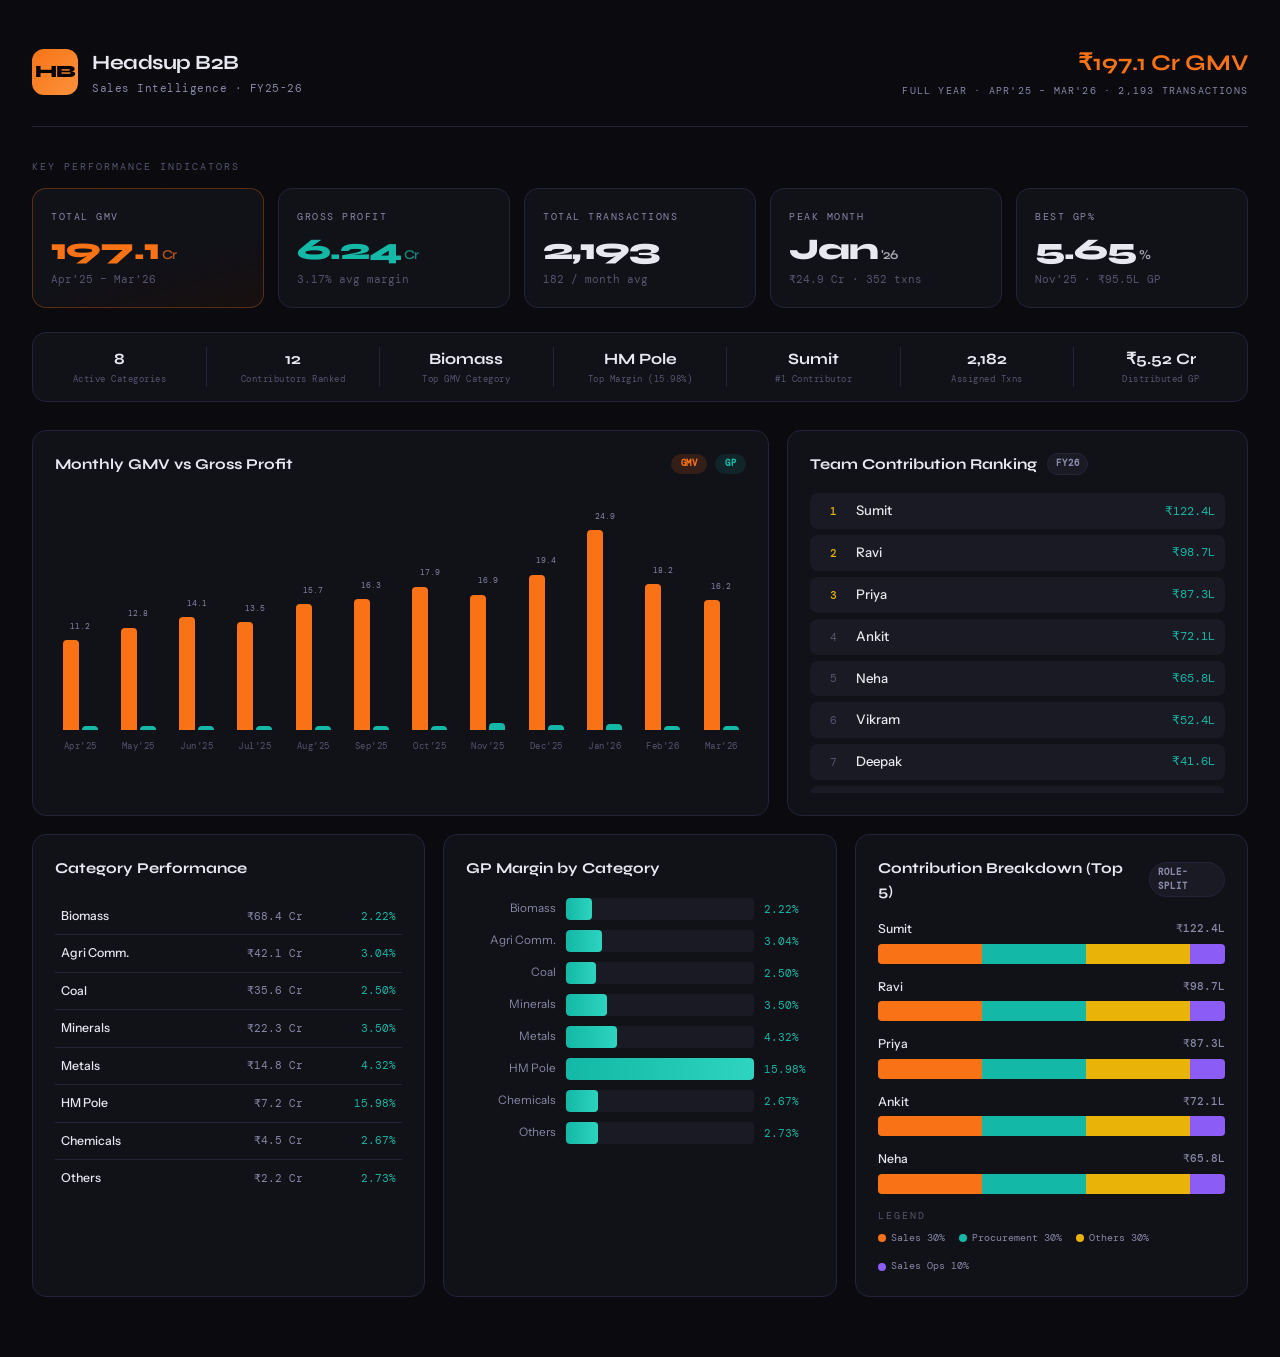
==== index.html @ 7c7d2aa8 "Add Sales Scorecard FY25-26 dashboard Full single-page dashboard with KPI cards, monthly GMV vs GP b" ====
<!DOCTYPE html>
<html lang="en">
<head>
  <meta charset="UTF-8" />
  <meta name="viewport" content="width=device-width, initial-scale=1.0" />
  <title>Headsup B2B — Sales Scorecard FY25-26</title>
  <link rel="preconnect" href="https://fonts.googleapis.com" />
  <link rel="preconnect" href="https://fonts.gstatic.com" crossorigin />
  <link href="https://fonts.googleapis.com/css2?family=Syne:wght@400;600;700;800&family=DM+Mono:wght@300;400;500&family=Instrument+Sans:wght@400;500;600&display=swap" rel="stylesheet" />
  <link rel="stylesheet" href="css/style.css" />
</head>
<body>

  <div class="wrapper">

    <!-- HEADER -->
    <header>
      <div class="brand">
        <div class="brand-mark">HB</div>
        <div class="brand-text">
          <div class="brand-name">Headsup B2B</div>
          <div class="brand-sub">Sales Intelligence · FY25-26</div>
        </div>
      </div>
      <div class="header-meta">
        <div class="header-fy">&#8377;197.1 Cr GMV</div>
        <div class="header-date">FULL YEAR · APR'25 – MAR'26 · 2,193 TRANSACTIONS</div>
      </div>
    </header>

    <!-- KPI CARDS -->
    <div class="section-label">Key Performance Indicators</div>
    <div class="kpi-grid">
      <div class="kpi-card accent">
        <div class="kpi-label">Total GMV</div>
        <div class="kpi-value orange">197.1<span class="kpi-unit">Cr</span></div>
        <div class="kpi-sub">Apr'25 – Mar'26</div>
      </div>
      <div class="kpi-card">
        <div class="kpi-label">Gross Profit</div>
        <div class="kpi-value teal">6.24<span class="kpi-unit">Cr</span></div>
        <div class="kpi-sub">3.17% avg margin</div>
      </div>
      <div class="kpi-card">
        <div class="kpi-label">Total Transactions</div>
        <div class="kpi-value">2,193</div>
        <div class="kpi-sub">182 / month avg</div>
      </div>
      <div class="kpi-card">
        <div class="kpi-label">Peak Month</div>
        <div class="kpi-value">Jan<span class="kpi-unit">'26</span></div>
        <div class="kpi-sub">&#8377;24.9 Cr · 352 txns</div>
      </div>
      <div class="kpi-card">
        <div class="kpi-label">Best GP%</div>
        <div class="kpi-value">5.65<span class="kpi-unit">%</span></div>
        <div class="kpi-sub">Nov'25 · &#8377;95.5L GP</div>
      </div>
    </div>

    <!-- SUMMARY STRIP -->
    <div class="summary-strip">
      <div class="strip-item"><div class="strip-val">8</div><div class="strip-label">Active Categories</div></div>
      <div class="strip-item"><div class="strip-val">12</div><div class="strip-label">Contributors Ranked</div></div>
      <div class="strip-item"><div class="strip-val">Biomass</div><div class="strip-label">Top GMV Category</div></div>
      <div class="strip-item"><div class="strip-val">HM Pole</div><div class="strip-label">Top Margin (15.98%)</div></div>
      <div class="strip-item"><div class="strip-val">Sumit</div><div class="strip-label">#1 Contributor</div></div>
      <div class="strip-item"><div class="strip-val">2,182</div><div class="strip-label">Assigned Txns</div></div>
      <div class="strip-item"><div class="strip-val">&#8377;5.52 Cr</div><div class="strip-label">Distributed GP</div></div>
    </div>

    <!-- MAIN GRID -->
    <div class="main-grid">
      <div class="card">
        <div class="card-title">
          Monthly GMV vs Gross Profit
          <div class="chart-legend">
            <span class="legend-pill orange-pill">GMV</span>
            <span class="legend-pill teal-pill">GP</span>
          </div>
        </div>
        <div class="bar-chart" id="barChart"></div>
      </div>

      <div class="card">
        <div class="card-title">
          Team Contribution Ranking
          <span class="card-badge">FY26</span>
        </div>
        <div class="team-list" id="teamList"></div>
      </div>
    </div>

    <!-- BOTTOM GRID -->
    <div class="bottom-grid">
      <div class="card">
        <div class="card-title">Category Performance</div>
        <table class="cat-table"><tbody id="catTable"></tbody></table>
      </div>

      <div class="card">
        <div class="card-title">GP Margin by Category</div>
        <div id="marginBars"></div>
      </div>

      <div class="card">
        <div class="card-title">
          Contribution Breakdown (Top 5)
          <span class="card-badge">Role-split</span>
        </div>
        <div id="contribBreakdown"></div>
        <div class="contrib-legend">
          <div class="section-label" style="margin-top:14px;margin-bottom:8px;">Legend</div>
          <div class="contrib-legend-pills">
            <span><span class="dot" style="background:var(--orange)"></span>Sales 30%</span>
            <span><span class="dot" style="background:var(--teal)"></span>Procurement 30%</span>
            <span><span class="dot" style="background:var(--gold)"></span>Others 30%</span>
            <span><span class="dot" style="background:#8b5cf6"></span>Sales Ops 10%</span>
          </div>
        </div>
      </div>
    </div>

  </div><!-- /wrapper -->

  <script src="data/scorecard.js"></script>
  <script src="js/charts.js"></script>
  <script src="js/app.js"></script>
</body>
</html>
---- css/style.css ----
/* ===== TOKENS ===== */
:root {
  --bg: #0a0a0f;
  --surface: #111118;
  --surface2: #1a1a24;
  --border: #23233a;
  --text: #e8e8f0;
  --text-dim: #8888a8;
  --text-muted: #555570;
  --orange: #f97316;
  --orange-glow: rgba(249, 115, 22, 0.15);
  --teal: #14b8a6;
  --teal-glow: rgba(20, 184, 166, 0.12);
  --gold: #eab308;
  --red: #ef4444;
  --purple: #8b5cf6;
  --radius: 14px;
  --radius-sm: 8px;
  --font-display: 'Syne', sans-serif;
  --font-mono: 'DM Mono', monospace;
  --font-body: 'Instrument Sans', sans-serif;
}

/* ===== RESET ===== */
*, *::before, *::after { box-sizing: border-box; margin: 0; padding: 0; }
html { font-size: 15px; -webkit-font-smoothing: antialiased; }
body {
  font-family: var(--font-body);
  background: var(--bg);
  color: var(--text);
  min-height: 100vh;
  line-height: 1.5;
}

/* ===== WRAPPER ===== */
.wrapper {
  max-width: 1400px;
  margin: 0 auto;
  padding: 28px 32px 60px;
}

/* ===== HEADER ===== */
header {
  display: flex;
  align-items: center;
  justify-content: space-between;
  padding: 18px 0 28px;
  border-bottom: 1px solid var(--border);
  margin-bottom: 32px;
}
.brand { display: flex; align-items: center; gap: 14px; }
.brand-mark {
  width: 46px; height: 46px;
  background: linear-gradient(135deg, var(--orange), #fb923c);
  border-radius: 12px;
  display: grid; place-items: center;
  font-family: var(--font-display);
  font-weight: 800; font-size: 1.15rem;
  color: #000;
  letter-spacing: -0.5px;
}
.brand-name {
  font-family: var(--font-display);
  font-weight: 700; font-size: 1.35rem;
  letter-spacing: -0.5px;
}
.brand-sub {
  font-family: var(--font-mono);
  font-size: 0.72rem; color: var(--text-dim);
  letter-spacing: 0.5px; margin-top: 1px;
}
.header-meta { text-align: right; }
.header-fy {
  font-family: var(--font-display);
  font-weight: 700; font-size: 1.5rem;
  color: var(--orange);
}
.header-date {
  font-family: var(--font-mono);
  font-size: 0.68rem; color: var(--text-dim);
  letter-spacing: 1.2px; margin-top: 3px;
}

/* ===== SECTION LABEL ===== */
.section-label {
  font-family: var(--font-mono);
  font-size: 0.68rem;
  text-transform: uppercase;
  letter-spacing: 2px;
  color: var(--text-muted);
  margin-bottom: 14px;
}

/* ===== KPI GRID ===== */
.kpi-grid {
  display: grid;
  grid-template-columns: repeat(5, 1fr);
  gap: 14px;
  margin-bottom: 24px;
}
.kpi-card {
  background: var(--surface);
  border: 1px solid var(--border);
  border-radius: var(--radius);
  padding: 20px 18px;
  transition: border-color 0.2s, box-shadow 0.2s;
}
.kpi-card:hover {
  border-color: rgba(255,255,255,0.08);
  box-shadow: 0 0 20px rgba(0,0,0,0.3);
}
.kpi-card.accent {
  border-color: rgba(249, 115, 22, 0.3);
  background: linear-gradient(165deg, var(--surface) 60%, rgba(249,115,22,0.06));
}
.kpi-label {
  font-family: var(--font-mono);
  font-size: 0.68rem;
  text-transform: uppercase;
  letter-spacing: 1.5px;
  color: var(--text-dim);
  margin-bottom: 8px;
}
.kpi-value {
  font-family: var(--font-display);
  font-weight: 800;
  font-size: 2rem;
  line-height: 1.1;
  letter-spacing: -1px;
}
.kpi-value.orange { color: var(--orange); }
.kpi-value.teal { color: var(--teal); }
.kpi-unit {
  font-size: 0.9rem;
  font-weight: 600;
  margin-left: 3px;
  opacity: 0.7;
}
.kpi-sub {
  font-family: var(--font-mono);
  font-size: 0.7rem;
  color: var(--text-muted);
  margin-top: 6px;
}

/* ===== SUMMARY STRIP ===== */
.summary-strip {
  display: flex;
  gap: 0;
  background: var(--surface);
  border: 1px solid var(--border);
  border-radius: var(--radius);
  padding: 14px 0;
  margin-bottom: 28px;
  overflow-x: auto;
}
.strip-item {
  flex: 1;
  text-align: center;
  border-right: 1px solid var(--border);
  padding: 0 12px;
}
.strip-item:last-child { border-right: none; }
.strip-val {
  font-family: var(--font-display);
  font-weight: 700;
  font-size: 1.05rem;
  color: var(--text);
}
.strip-label {
  font-family: var(--font-mono);
  font-size: 0.62rem;
  color: var(--text-muted);
  letter-spacing: 0.5px;
  margin-top: 2px;
}

/* ===== CARDS ===== */
.card {
  background: var(--surface);
  border: 1px solid var(--border);
  border-radius: var(--radius);
  padding: 22px;
}
.card-title {
  font-family: var(--font-display);
  font-weight: 700;
  font-size: 1rem;
  margin-bottom: 18px;
  display: flex;
  align-items: center;
  gap: 10px;
}
.card-badge {
  font-family: var(--font-mono);
  font-size: 0.6rem;
  background: var(--surface2);
  border: 1px solid var(--border);
  padding: 3px 8px;
  border-radius: 20px;
  color: var(--text-dim);
  letter-spacing: 0.8px;
  text-transform: uppercase;
}
.chart-legend {
  margin-left: auto;
  display: flex; gap: 8px;
}
.legend-pill {
  font-family: var(--font-mono);
  font-size: 0.62rem;
  padding: 3px 10px;
  border-radius: 20px;
  letter-spacing: 0.5px;
}
.orange-pill { background: var(--orange-glow); color: var(--orange); }
.teal-pill { background: var(--teal-glow); color: var(--teal); }

/* ===== MAIN GRID ===== */
.main-grid {
  display: grid;
  grid-template-columns: 1.6fr 1fr;
  gap: 18px;
  margin-bottom: 18px;
}

/* ===== BAR CHART ===== */
.bar-chart {
  display: flex;
  align-items: flex-end;
  gap: 8px;
  height: 260px;
  padding-top: 10px;
}
.bar-group {
  flex: 1;
  display: flex;
  flex-direction: column;
  align-items: center;
  gap: 4px;
  height: 100%;
  justify-content: flex-end;
}
.bar-pair {
  display: flex;
  align-items: flex-end;
  gap: 3px;
  width: 100%;
  justify-content: center;
}
.bar {
  width: 16px;
  border-radius: 4px 4px 0 0;
  transition: height 0.6s cubic-bezier(0.22, 1, 0.36, 1);
  position: relative;
}
.bar.gmv { background: var(--orange); }
.bar.gp { background: var(--teal); }
.bar:hover { opacity: 0.85; }
.bar-label {
  font-family: var(--font-mono);
  font-size: 0.58rem;
  color: var(--text-muted);
  margin-top: 6px;
  letter-spacing: 0.5px;
}
.bar-val {
  font-family: var(--font-mono);
  font-size: 0.55rem;
  color: var(--text-dim);
  margin-bottom: 3px;
  white-space: nowrap;
}

/* ===== TEAM LIST ===== */
.team-list {
  display: flex;
  flex-direction: column;
  gap: 6px;
  max-height: 300px;
  overflow-y: auto;
}
.team-row {
  display: grid;
  grid-template-columns: 26px 1fr auto;
  align-items: center;
  gap: 10px;
  padding: 8px 10px;
  border-radius: var(--radius-sm);
  background: var(--surface2);
  transition: background 0.15s;
}
.team-row:hover { background: rgba(255,255,255,0.03); }
.team-rank {
  font-family: var(--font-mono);
  font-size: 0.72rem;
  color: var(--text-muted);
  text-align: center;
}
.team-rank.gold { color: var(--gold); font-weight: 500; }
.team-name {
  font-weight: 500;
  font-size: 0.88rem;
}
.team-gp {
  font-family: var(--font-mono);
  font-size: 0.78rem;
  color: var(--teal);
  text-align: right;
}

/* ===== BOTTOM GRID ===== */
.bottom-grid {
  display: grid;
  grid-template-columns: 1fr 1fr 1fr;
  gap: 18px;
}

/* ===== CATEGORY TABLE ===== */
.cat-table {
  width: 100%;
  border-collapse: collapse;
}
.cat-table tr { border-bottom: 1px solid var(--border); }
.cat-table tr:last-child { border-bottom: none; }
.cat-table td {
  padding: 9px 6px;
  font-size: 0.82rem;
}
.cat-table td:first-child {
  font-weight: 500;
}
.cat-table td:nth-child(2) {
  font-family: var(--font-mono);
  font-size: 0.76rem;
  color: var(--text-dim);
  text-align: right;
}
.cat-table td:nth-child(3) {
  font-family: var(--font-mono);
  font-size: 0.76rem;
  text-align: right;
  color: var(--teal);
}

/* ===== MARGIN BARS ===== */
.margin-row {
  display: flex;
  align-items: center;
  gap: 10px;
  margin-bottom: 10px;
}
.margin-cat {
  font-size: 0.78rem;
  width: 90px;
  flex-shrink: 0;
  text-align: right;
  color: var(--text-dim);
}
.margin-track {
  flex: 1;
  height: 22px;
  background: var(--surface2);
  border-radius: 4px;
  overflow: hidden;
  position: relative;
}
.margin-fill {
  height: 100%;
  border-radius: 4px;
  background: linear-gradient(90deg, var(--teal), #2dd4bf);
  transition: width 0.6s cubic-bezier(0.22, 1, 0.36, 1);
}
.margin-pct {
  font-family: var(--font-mono);
  font-size: 0.72rem;
  width: 50px;
  color: var(--teal);
}

/* ===== CONTRIBUTION BREAKDOWN ===== */
.contrib-row {
  margin-bottom: 14px;
}
.contrib-name {
  font-size: 0.82rem;
  font-weight: 500;
  margin-bottom: 5px;
  display: flex;
  justify-content: space-between;
}
.contrib-name span {
  font-family: var(--font-mono);
  font-size: 0.72rem;
  color: var(--text-dim);
}
.contrib-bar {
  height: 20px;
  display: flex;
  border-radius: 4px;
  overflow: hidden;
}
.contrib-seg { height: 100%; }
.contrib-legend {
  margin-top: 8px;
}
.contrib-legend-pills {
  display: flex;
  flex-wrap: wrap;
  gap: 14px;
  font-family: var(--font-mono);
  font-size: 0.64rem;
  color: var(--text-dim);
}
.contrib-legend-pills span { display: flex; align-items: center; gap: 5px; }
.dot {
  width: 8px; height: 8px;
  border-radius: 50%;
  display: inline-block;
}

/* ===== SCROLLBAR ===== */
::-webkit-scrollbar { width: 5px; }
::-webkit-scrollbar-track { background: transparent; }
::-webkit-scrollbar-thumb { background: var(--border); border-radius: 10px; }

/* ===== RESPONSIVE ===== */
@media (max-width: 1100px) {
  .kpi-grid { grid-template-columns: repeat(3, 1fr); }
  .main-grid { grid-template-columns: 1fr; }
  .bottom-grid { grid-template-columns: 1fr; }
}
@media (max-width: 700px) {
  .wrapper { padding: 16px; }
  header { flex-direction: column; gap: 14px; text-align: center; }
  .header-meta { text-align: center; }
  .kpi-grid { grid-template-columns: repeat(2, 1fr); }
  .summary-strip { flex-wrap: wrap; }
  .strip-item { flex: none; width: 50%; padding: 8px; border-right: none; }
}
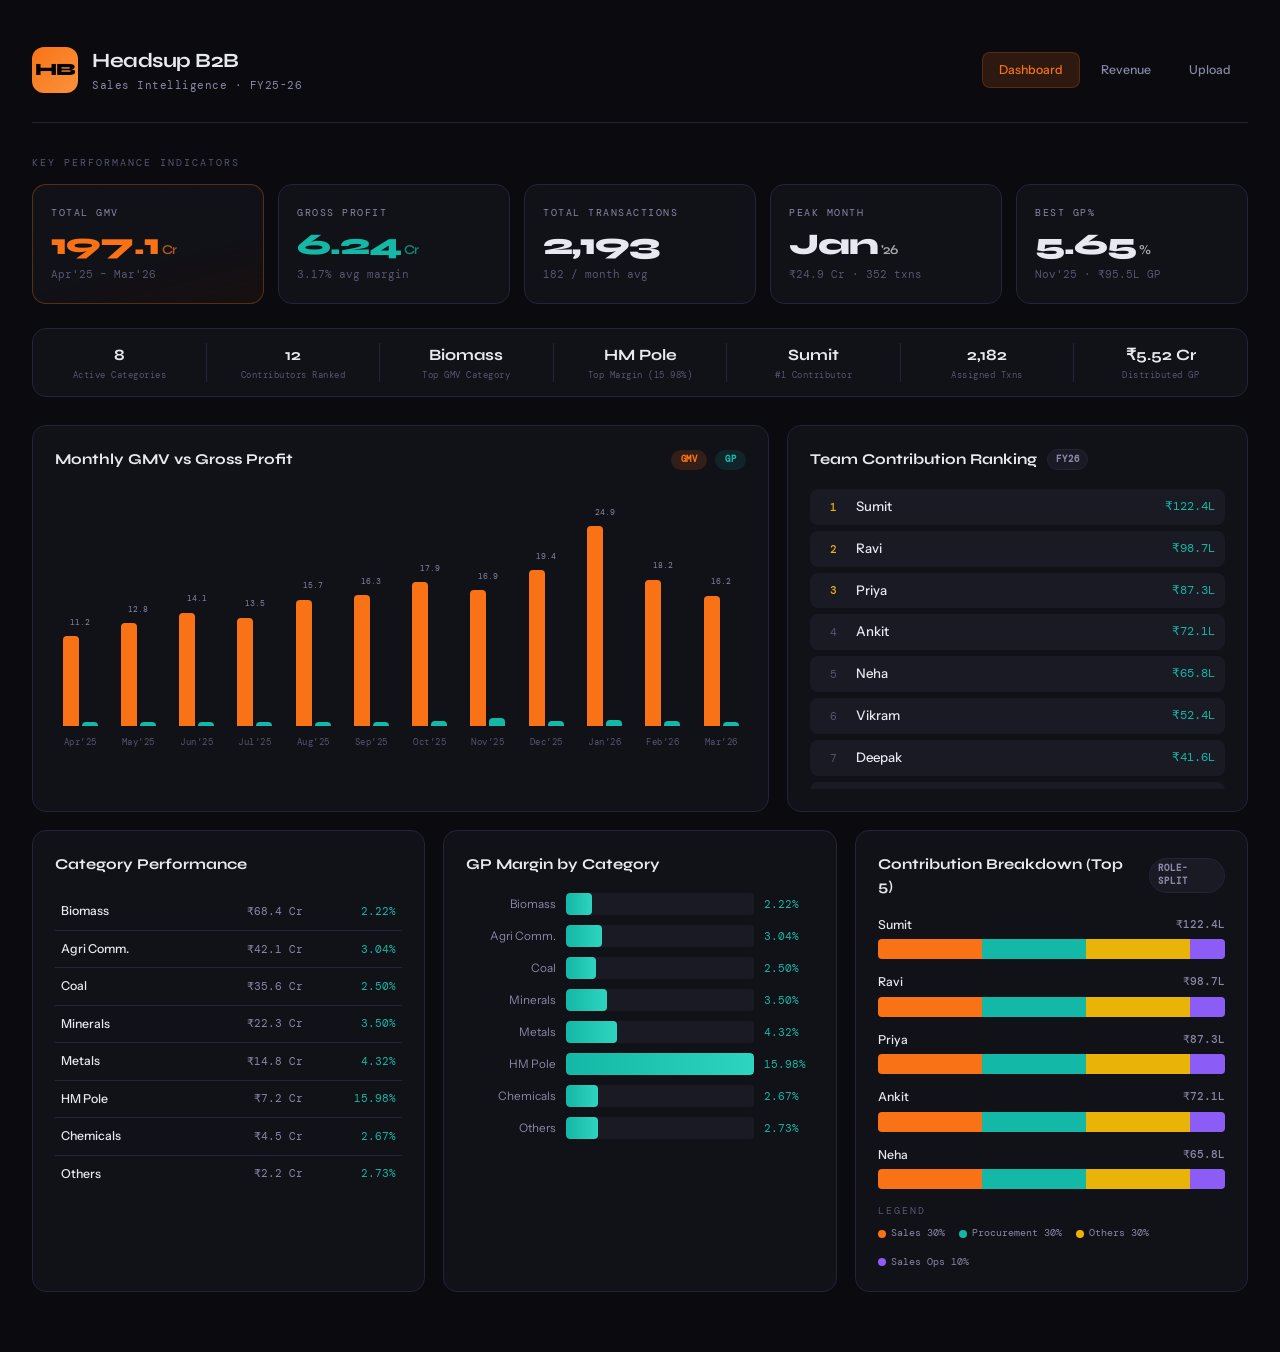
==== commit 094dd567: "Add revenue tracking dashboard with monthly targets, sources, and analytics Introduces a dedicated r" ====
--- a/index.html
+++ b/index.html
@@ -8,6 +8,7 @@
   <link rel="preconnect" href="https://fonts.gstatic.com" crossorigin />
   <link href="https://fonts.googleapis.com/css2?family=Syne:wght@400;600;700;800&family=DM+Mono:wght@300;400;500&family=Instrument+Sans:wght@400;500;600&display=swap" rel="stylesheet" />
   <link rel="stylesheet" href="css/style.css" />
+  <link rel="stylesheet" href="css/revenue.css" />
 </head>
 <body>
 
@@ -22,9 +23,10 @@
           <div class="brand-sub">Sales Intelligence · FY25-26</div>
         </div>
       </div>
-      <div class="header-meta">
-        <div class="header-fy">&#8377;197.1 Cr GMV</div>
-        <div class="header-date">FULL YEAR · APR'25 – MAR'26 · 2,193 TRANSACTIONS</div>
+      <div class="header-nav">
+        <a href="index.html" class="nav-link active">Dashboard</a>
+        <a href="revenue.html" class="nav-link">Revenue</a>
+        <a href="upload.html" class="nav-link">Upload</a>
       </div>
     </header>
 
--- a/css/revenue.css
+++ b/css/revenue.css
@@ -0,0 +1,332 @@
+/* ===== REVENUE PAGE STYLES ===== */
+
+/* Navigation */
+.header-nav {
+  display: flex;
+  gap: 4px;
+  align-items: center;
+}
+.nav-link {
+  font-family: var(--font-body);
+  font-weight: 500;
+  font-size: 0.82rem;
+  padding: 8px 16px;
+  border-radius: var(--radius-sm);
+  border: 1px solid transparent;
+  color: var(--text-dim);
+  text-decoration: none;
+  transition: all 0.15s;
+}
+.nav-link:hover {
+  color: var(--text);
+  border-color: var(--border);
+}
+.nav-link.active {
+  color: var(--orange);
+  background: var(--orange-glow);
+  border-color: rgba(249, 115, 22, 0.2);
+}
+
+/* 4-column KPI grid */
+.kpi-grid-4 {
+  grid-template-columns: repeat(4, 1fr);
+}
+
+/* Revenue bar chart */
+.rev-chart {
+  display: flex;
+  align-items: flex-end;
+  gap: 6px;
+  height: 270px;
+  padding-top: 10px;
+}
+.rev-bar-group {
+  flex: 1;
+  display: flex;
+  flex-direction: column;
+  align-items: center;
+  gap: 3px;
+  height: 100%;
+  justify-content: flex-end;
+}
+.rev-bar-trio {
+  display: flex;
+  align-items: flex-end;
+  gap: 2px;
+  width: 100%;
+  justify-content: center;
+}
+.bar.rev-target {
+  background: var(--orange);
+  opacity: 0.4;
+  width: 12px;
+}
+.bar.rev-actual {
+  background: var(--teal);
+  width: 12px;
+}
+.bar.rev-collected {
+  background: var(--purple);
+  width: 12px;
+}
+.rev-variance {
+  font-family: var(--font-mono);
+  font-size: 0.54rem;
+  letter-spacing: 0.3px;
+  white-space: nowrap;
+}
+.rev-variance.positive { color: var(--teal); }
+.rev-variance.negative { color: var(--red); }
+.positive { color: var(--teal); }
+.negative { color: var(--red); }
+
+/* Purple legend pill */
+.purple-pill {
+  background: rgba(139, 92, 246, 0.15);
+  color: var(--purple);
+}
+
+/* Quarterly bars */
+.q-row {
+  display: grid;
+  grid-template-columns: 80px 1fr 60px;
+  align-items: center;
+  gap: 12px;
+  margin-bottom: 16px;
+}
+.q-label {
+  font-family: var(--font-mono);
+  font-size: 0.72rem;
+  color: var(--text-dim);
+}
+.q-track {
+  height: 28px;
+  background: var(--surface2);
+  border-radius: 6px;
+  overflow: hidden;
+  position: relative;
+}
+.q-fill {
+  height: 100%;
+  border-radius: 6px;
+  background: linear-gradient(90deg, var(--teal), #2dd4bf);
+  transition: width 0.8s cubic-bezier(0.22, 1, 0.36, 1);
+  max-width: 100%;
+}
+.q-fill.exceeded {
+  background: linear-gradient(90deg, var(--teal), var(--gold));
+}
+.q-target-line {
+  position: absolute;
+  right: 0;
+  top: 0;
+  bottom: 0;
+  width: 2px;
+  background: var(--orange);
+  opacity: 0.6;
+  /* Position at 100% / max-scaled value to represent 100% target */
+  left: calc(100% / 1.1);
+}
+.q-val {
+  font-family: var(--font-mono);
+  font-size: 0.78rem;
+  text-align: right;
+  color: var(--text);
+}
+.q-val strong { font-weight: 500; }
+.q-detail {
+  grid-column: 2 / -1;
+  font-family: var(--font-mono);
+  font-size: 0.64rem;
+  color: var(--text-muted);
+  margin-top: -10px;
+  margin-bottom: 4px;
+}
+
+/* Quarterly summary */
+.quarterly-summary {
+  margin-top: 12px;
+  padding-top: 14px;
+  border-top: 1px solid var(--border);
+}
+.q-summary-row {
+  display: flex;
+  justify-content: space-between;
+  font-family: var(--font-mono);
+  font-size: 0.76rem;
+  color: var(--text-dim);
+}
+.q-summary-row .positive { font-weight: 500; }
+.q-summary-row .negative { font-weight: 500; }
+
+/* Revenue source bars */
+.source-row {
+  display: grid;
+  grid-template-columns: 120px 1fr auto;
+  align-items: center;
+  gap: 12px;
+  margin-bottom: 12px;
+}
+.source-name {
+  font-size: 0.8rem;
+  color: var(--text-dim);
+  text-align: right;
+}
+.source-track {
+  height: 24px;
+  background: var(--surface2);
+  border-radius: 4px;
+  overflow: hidden;
+}
+.source-fill {
+  height: 100%;
+  border-radius: 4px;
+  transition: width 0.6s cubic-bezier(0.22, 1, 0.36, 1);
+}
+.source-val {
+  font-family: var(--font-mono);
+  font-size: 0.74rem;
+  color: var(--text);
+  white-space: nowrap;
+  min-width: 100px;
+  text-align: right;
+}
+.source-val span {
+  color: var(--text-muted);
+  margin-left: 4px;
+}
+
+/* 2-column bottom grid */
+.bottom-grid-2 {
+  grid-template-columns: 1fr 1fr;
+}
+
+/* Cumulative chart */
+.cumulative-chart {
+  display: flex;
+  align-items: flex-end;
+  gap: 6px;
+  height: 200px;
+  padding-top: 10px;
+}
+.cum-col {
+  flex: 1;
+  display: flex;
+  flex-direction: column;
+  align-items: center;
+  height: 100%;
+  justify-content: flex-end;
+  gap: 4px;
+}
+.cum-bars {
+  display: flex;
+  align-items: flex-end;
+  gap: 3px;
+  width: 100%;
+  justify-content: center;
+}
+.cum-bar {
+  width: 14px;
+  border-radius: 3px 3px 0 0;
+  transition: height 0.7s cubic-bezier(0.22, 1, 0.36, 1);
+}
+.cum-bar.cum-target {
+  background: var(--orange);
+  opacity: 0.35;
+}
+.cum-bar.cum-actual {
+  background: var(--teal);
+}
+.cumulative-legend-pills {
+  display: flex;
+  flex-wrap: wrap;
+  gap: 14px;
+  font-family: var(--font-mono);
+  font-size: 0.64rem;
+  color: var(--text-dim);
+}
+.cumulative-legend-pills span { display: flex; align-items: center; gap: 5px; }
+
+/* Revenue detail table */
+.rev-table {
+  width: 100%;
+  border-collapse: collapse;
+}
+.rev-table th {
+  font-family: var(--font-mono);
+  font-size: 0.66rem;
+  text-transform: uppercase;
+  letter-spacing: 1.5px;
+  color: var(--text-muted);
+  padding: 12px 14px;
+  text-align: left;
+  border-bottom: 1px solid var(--border);
+  font-weight: 400;
+}
+.rev-table th:nth-child(n+2) { text-align: right; }
+.rev-table td {
+  padding: 10px 14px;
+  font-size: 0.82rem;
+  border-bottom: 1px solid rgba(35, 35, 58, 0.5);
+}
+.rev-table td:first-child {
+  font-weight: 500;
+}
+.rev-table td:nth-child(n+2) {
+  font-family: var(--font-mono);
+  font-size: 0.76rem;
+  text-align: right;
+}
+.rev-table tr:last-child td { border-bottom: none; }
+.rev-table tr:hover { background: rgba(255, 255, 255, 0.015); }
+.rev-table tfoot td {
+  border-top: 1px solid var(--border);
+  border-bottom: none;
+  padding-top: 14px;
+}
+.rev-table tfoot tr:hover { background: transparent; }
+
+/* Achievement mini bar in table */
+.achievement-cell {
+  display: flex;
+  align-items: center;
+  gap: 8px;
+  justify-content: flex-end;
+}
+.achievement-bar-track {
+  width: 60px;
+  height: 6px;
+  background: var(--surface2);
+  border-radius: 3px;
+  overflow: hidden;
+}
+.achievement-bar-fill {
+  height: 100%;
+  border-radius: 3px;
+  background: var(--teal);
+}
+.achievement-bar-fill.exceeded {
+  background: linear-gradient(90deg, var(--teal), var(--gold));
+}
+.achievement-cell span {
+  min-width: 42px;
+  text-align: right;
+}
+
+/* ===== RESPONSIVE ===== */
+@media (max-width: 1100px) {
+  .kpi-grid-4 { grid-template-columns: repeat(2, 1fr); }
+  .main-grid { grid-template-columns: 1fr; }
+  .bottom-grid-2 { grid-template-columns: 1fr; }
+}
+@media (max-width: 700px) {
+  .header-nav { gap: 2px; }
+  .nav-link { font-size: 0.74rem; padding: 6px 10px; }
+  .kpi-grid-4 { grid-template-columns: 1fr 1fr; }
+  .rev-chart { height: 200px; gap: 3px; }
+  .bar.rev-target, .bar.rev-actual, .bar.rev-collected { width: 8px; }
+  .source-row { grid-template-columns: 90px 1fr auto; }
+  .rev-table { font-size: 0.72rem; }
+  .rev-table th, .rev-table td { padding: 8px 8px; }
+  .q-row { grid-template-columns: 60px 1fr 50px; gap: 8px; }
+}
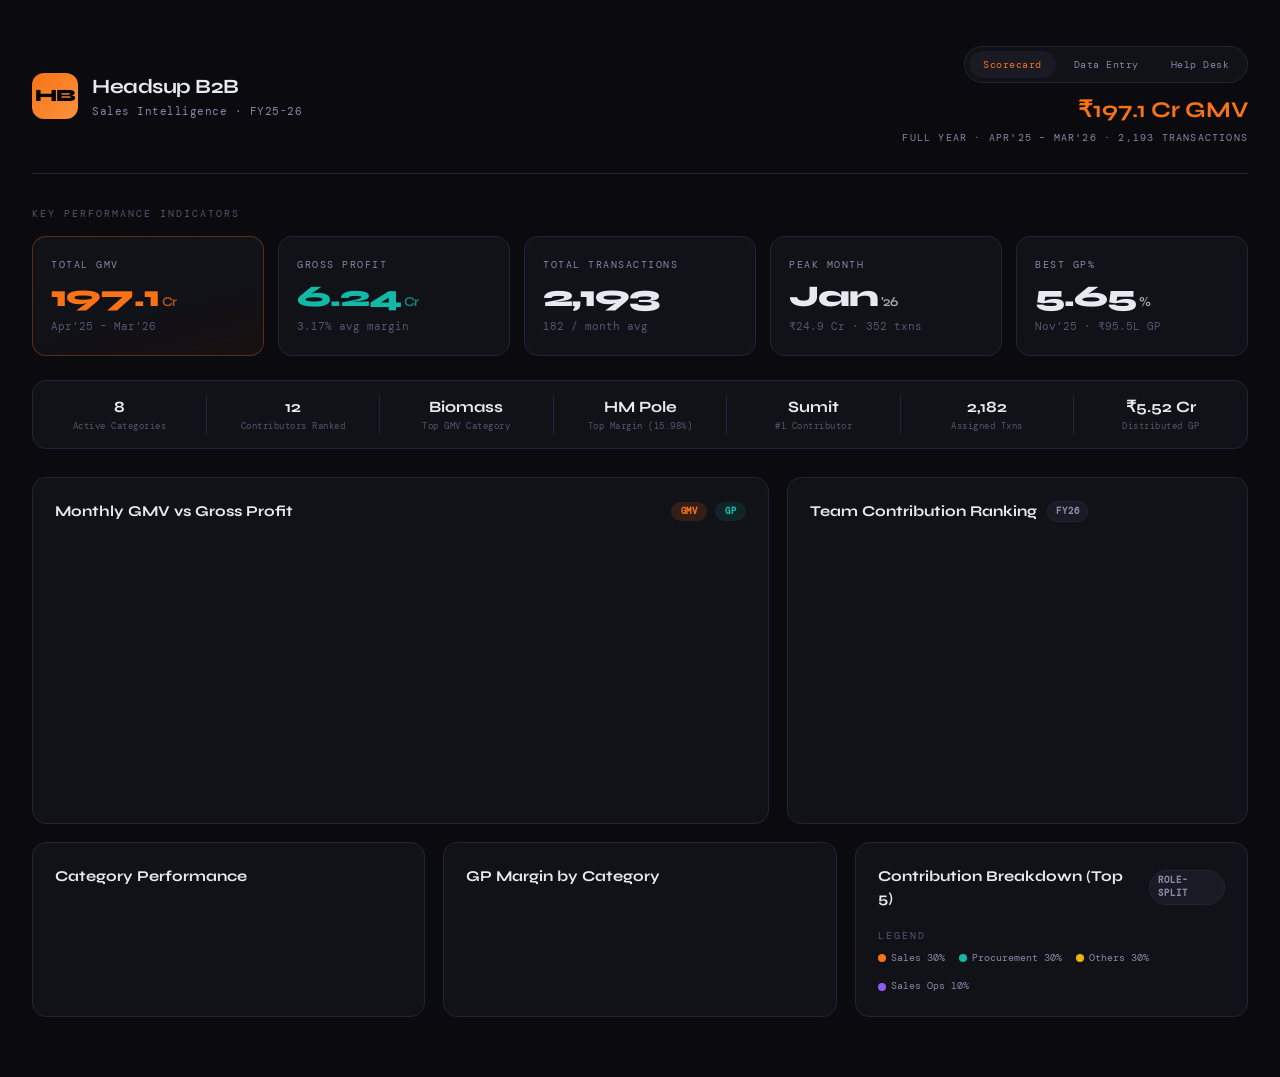
==== commit 79c1712b: "Add employee ticketing / help desk system Build a complete internal ticketing system for Headsup B2B" ====
--- a/index.html
+++ b/index.html
@@ -8,7 +8,6 @@
   <link rel="preconnect" href="https://fonts.gstatic.com" crossorigin />
   <link href="https://fonts.googleapis.com/css2?family=Syne:wght@400;600;700;800&family=DM+Mono:wght@300;400;500&family=Instrument+Sans:wght@400;500;600&display=swap" rel="stylesheet" />
   <link rel="stylesheet" href="css/style.css" />
-  <link rel="stylesheet" href="css/revenue.css" />
 </head>
 <body>
 
@@ -23,10 +22,14 @@
           <div class="brand-sub">Sales Intelligence · FY25-26</div>
         </div>
       </div>
-      <div class="header-nav">
-        <a href="index.html" class="nav-link active">Dashboard</a>
-        <a href="revenue.html" class="nav-link">Revenue</a>
-        <a href="upload.html" class="nav-link">Upload</a>
+      <div class="header-meta">
+        <nav class="topnav">
+          <a href="index.html" class="active">Scorecard</a>
+          <a href="upload.html">Data Entry</a>
+          <a href="tickets.html">Help Desk</a>
+        </nav>
+        <div class="header-fy">&#8377;197.1 Cr GMV</div>
+        <div class="header-date">FULL YEAR · APR'25 – MAR'26 · 2,193 TRANSACTIONS</div>
       </div>
     </header>
 
--- a/css/style.css
+++ b/css/style.css
@@ -70,6 +70,27 @@
   letter-spacing: 0.5px; margin-top: 1px;
 }
 .header-meta { text-align: right; }
+.topnav {
+  display: inline-flex;
+  gap: 4px;
+  background: var(--surface);
+  border: 1px solid var(--border);
+  border-radius: 30px;
+  padding: 4px;
+  margin-bottom: 10px;
+}
+.topnav a {
+  font-family: var(--font-mono);
+  font-size: 0.68rem;
+  letter-spacing: 0.5px;
+  padding: 6px 14px;
+  border-radius: 22px;
+  color: var(--text-dim);
+  text-decoration: none;
+  transition: background 0.15s, color 0.15s;
+}
+.topnav a:hover { color: var(--text); }
+.topnav a.active { background: var(--surface2); color: var(--orange); }
 .header-fy {
   font-family: var(--font-display);
   font-weight: 700; font-size: 1.5rem;
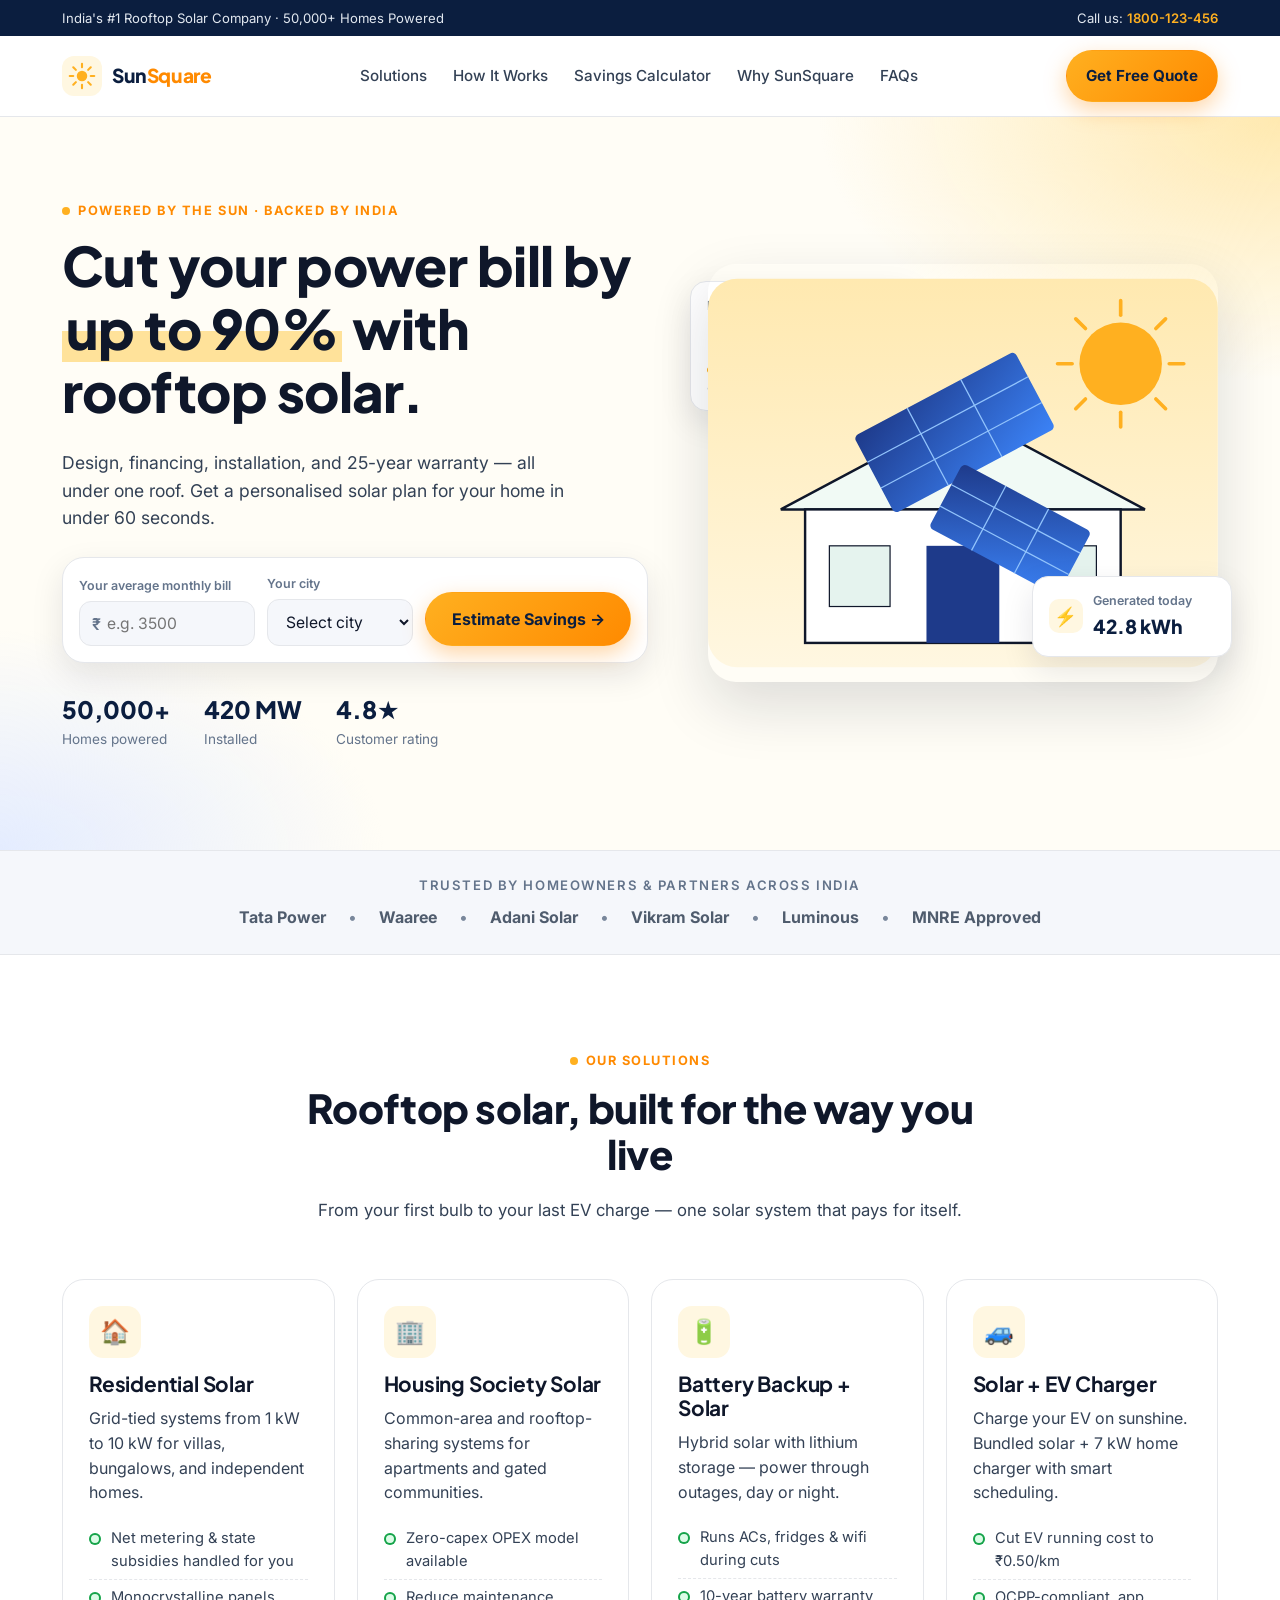
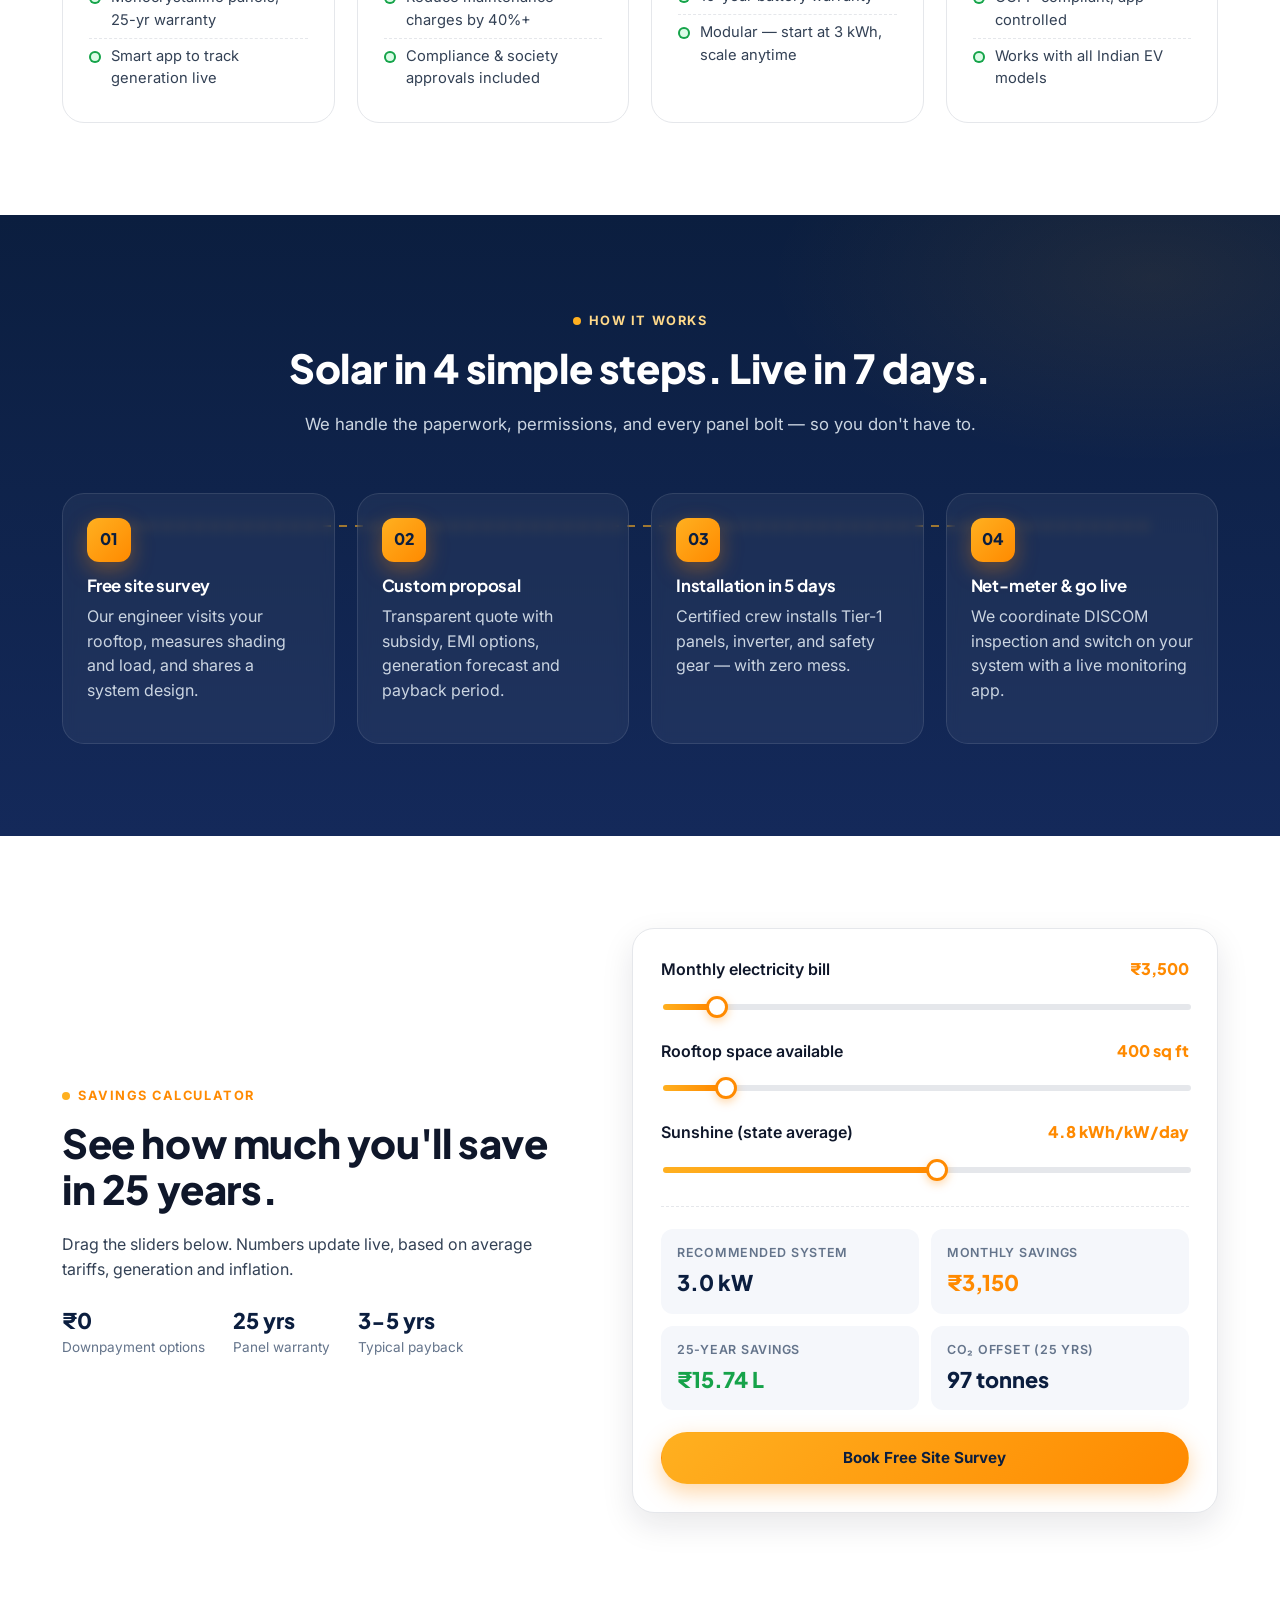
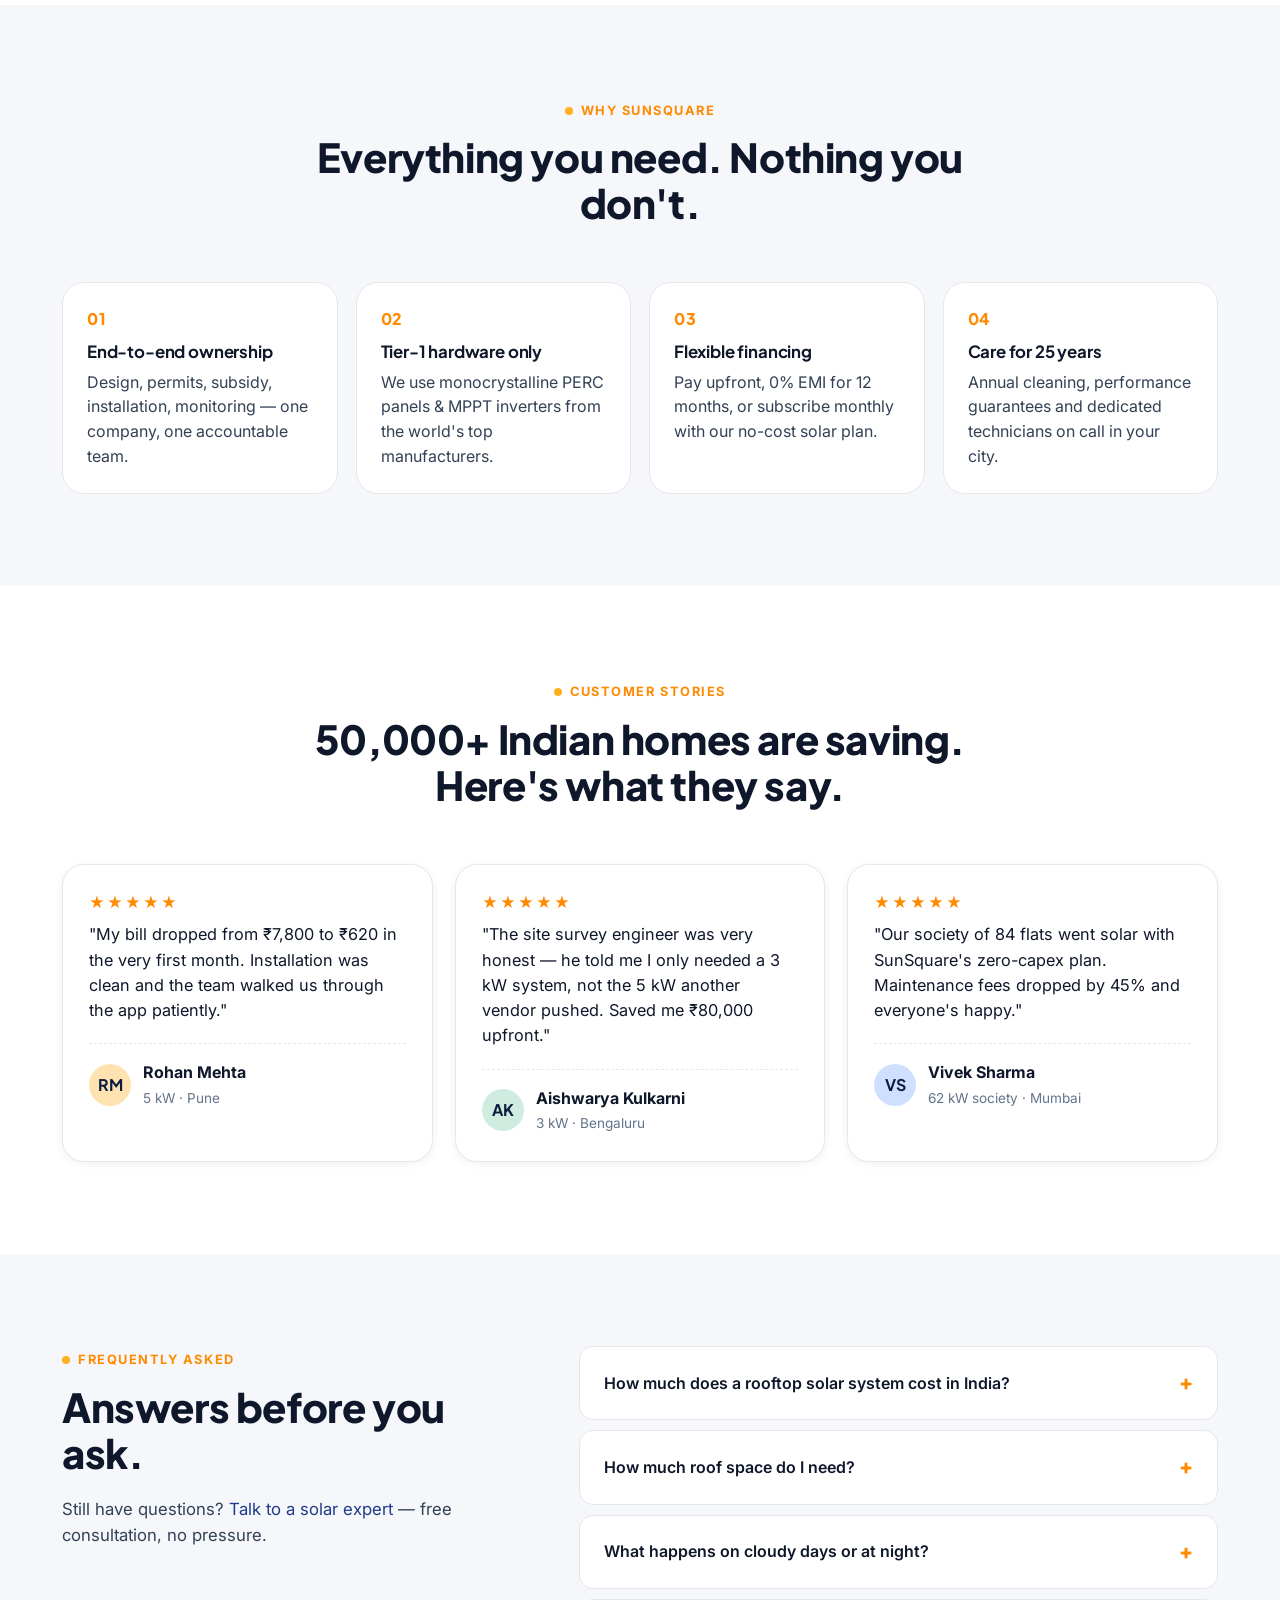
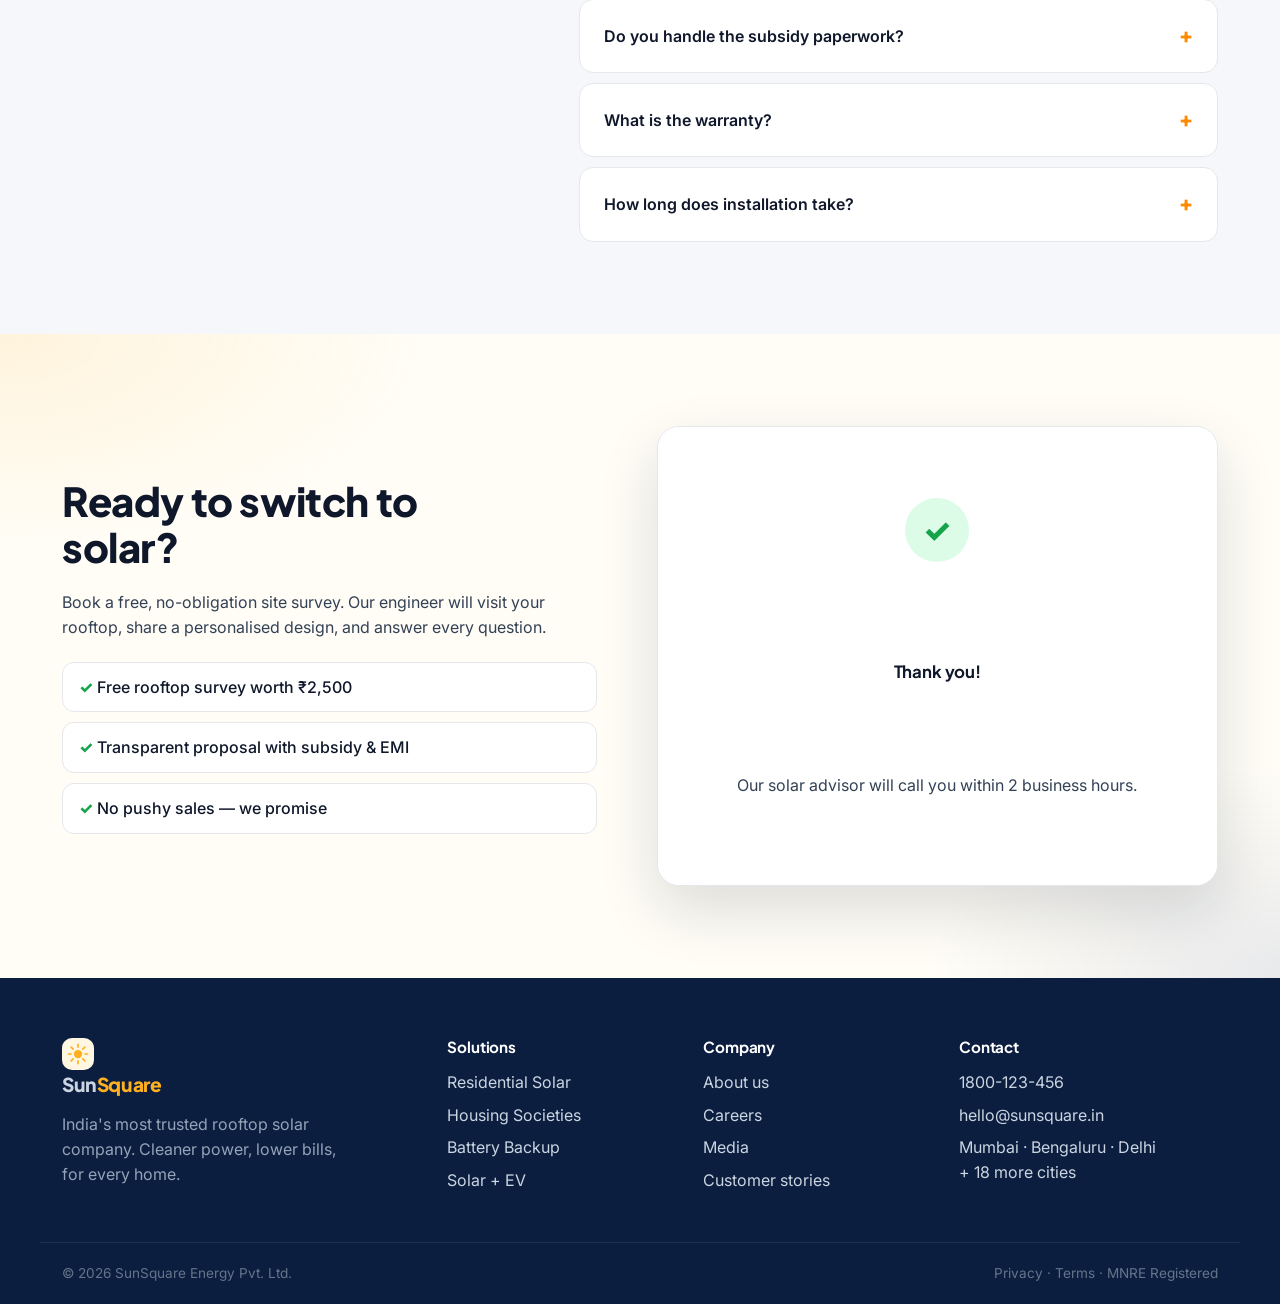
==== commit 28344ce2: "Build SunSquare rooftop solar landing page Replace scorecard app with a SolarSquare-style single-pag" ====
--- a/index.html
+++ b/index.html
@@ -3,133 +3,577 @@
 <head>
   <meta charset="UTF-8" />
   <meta name="viewport" content="width=device-width, initial-scale=1.0" />
-  <title>Headsup B2B — Sales Scorecard FY25-26</title>
+  <title>SunSquare — Rooftop Solar for Every Home</title>
+  <meta name="description" content="India's rooftop solar experts. Save up to 90% on electricity bills with panels installed in 7 days. 25-year warranty, 0% EMI, subsidy included." />
   <link rel="preconnect" href="https://fonts.googleapis.com" />
   <link rel="preconnect" href="https://fonts.gstatic.com" crossorigin />
-  <link href="https://fonts.googleapis.com/css2?family=Syne:wght@400;600;700;800&family=DM+Mono:wght@300;400;500&family=Instrument+Sans:wght@400;500;600&display=swap" rel="stylesheet" />
+  <link href="https://fonts.googleapis.com/css2?family=Plus+Jakarta+Sans:wght@400;500;600;700;800&family=Inter:wght@400;500;600;700&display=swap" rel="stylesheet" />
   <link rel="stylesheet" href="css/style.css" />
 </head>
 <body>
 
-  <div class="wrapper">
-
-    <!-- HEADER -->
-    <header>
-      <div class="brand">
-        <div class="brand-mark">HB</div>
-        <div class="brand-text">
-          <div class="brand-name">Headsup B2B</div>
-          <div class="brand-sub">Sales Intelligence · FY25-26</div>
-        </div>
-      </div>
-      <div class="header-meta">
-        <nav class="topnav">
-          <a href="index.html" class="active">Scorecard</a>
-          <a href="upload.html">Data Entry</a>
-          <a href="tickets.html">Help Desk</a>
-        </nav>
-        <div class="header-fy">&#8377;197.1 Cr GMV</div>
-        <div class="header-date">FULL YEAR · APR'25 – MAR'26 · 2,193 TRANSACTIONS</div>
-      </div>
-    </header>
-
-    <!-- KPI CARDS -->
-    <div class="section-label">Key Performance Indicators</div>
-    <div class="kpi-grid">
-      <div class="kpi-card accent">
-        <div class="kpi-label">Total GMV</div>
-        <div class="kpi-value orange">197.1<span class="kpi-unit">Cr</span></div>
-        <div class="kpi-sub">Apr'25 – Mar'26</div>
-      </div>
-      <div class="kpi-card">
-        <div class="kpi-label">Gross Profit</div>
-        <div class="kpi-value teal">6.24<span class="kpi-unit">Cr</span></div>
-        <div class="kpi-sub">3.17% avg margin</div>
-      </div>
-      <div class="kpi-card">
-        <div class="kpi-label">Total Transactions</div>
-        <div class="kpi-value">2,193</div>
-        <div class="kpi-sub">182 / month avg</div>
-      </div>
-      <div class="kpi-card">
-        <div class="kpi-label">Peak Month</div>
-        <div class="kpi-value">Jan<span class="kpi-unit">'26</span></div>
-        <div class="kpi-sub">&#8377;24.9 Cr · 352 txns</div>
-      </div>
-      <div class="kpi-card">
-        <div class="kpi-label">Best GP%</div>
-        <div class="kpi-value">5.65<span class="kpi-unit">%</span></div>
-        <div class="kpi-sub">Nov'25 · &#8377;95.5L GP</div>
-      </div>
-    </div>
-
-    <!-- SUMMARY STRIP -->
-    <div class="summary-strip">
-      <div class="strip-item"><div class="strip-val">8</div><div class="strip-label">Active Categories</div></div>
-      <div class="strip-item"><div class="strip-val">12</div><div class="strip-label">Contributors Ranked</div></div>
-      <div class="strip-item"><div class="strip-val">Biomass</div><div class="strip-label">Top GMV Category</div></div>
-      <div class="strip-item"><div class="strip-val">HM Pole</div><div class="strip-label">Top Margin (15.98%)</div></div>
-      <div class="strip-item"><div class="strip-val">Sumit</div><div class="strip-label">#1 Contributor</div></div>
-      <div class="strip-item"><div class="strip-val">2,182</div><div class="strip-label">Assigned Txns</div></div>
-      <div class="strip-item"><div class="strip-val">&#8377;5.52 Cr</div><div class="strip-label">Distributed GP</div></div>
-    </div>
-
-    <!-- MAIN GRID -->
-    <div class="main-grid">
-      <div class="card">
-        <div class="card-title">
-          Monthly GMV vs Gross Profit
-          <div class="chart-legend">
-            <span class="legend-pill orange-pill">GMV</span>
-            <span class="legend-pill teal-pill">GP</span>
-          </div>
-        </div>
-        <div class="bar-chart" id="barChart"></div>
-      </div>
-
-      <div class="card">
-        <div class="card-title">
-          Team Contribution Ranking
-          <span class="card-badge">FY26</span>
-        </div>
-        <div class="team-list" id="teamList"></div>
-      </div>
-    </div>
-
-    <!-- BOTTOM GRID -->
-    <div class="bottom-grid">
-      <div class="card">
-        <div class="card-title">Category Performance</div>
-        <table class="cat-table"><tbody id="catTable"></tbody></table>
-      </div>
-
-      <div class="card">
-        <div class="card-title">GP Margin by Category</div>
-        <div id="marginBars"></div>
-      </div>
-
-      <div class="card">
-        <div class="card-title">
-          Contribution Breakdown (Top 5)
-          <span class="card-badge">Role-split</span>
-        </div>
-        <div id="contribBreakdown"></div>
-        <div class="contrib-legend">
-          <div class="section-label" style="margin-top:14px;margin-bottom:8px;">Legend</div>
-          <div class="contrib-legend-pills">
-            <span><span class="dot" style="background:var(--orange)"></span>Sales 30%</span>
-            <span><span class="dot" style="background:var(--teal)"></span>Procurement 30%</span>
-            <span><span class="dot" style="background:var(--gold)"></span>Others 30%</span>
-            <span><span class="dot" style="background:#8b5cf6"></span>Sales Ops 10%</span>
-          </div>
-        </div>
-      </div>
-    </div>
-
-  </div><!-- /wrapper -->
-
-  <script src="data/scorecard.js"></script>
-  <script src="js/charts.js"></script>
+  <!-- TOP BAR -->
+  <div class="topbar">
+    <div class="container topbar-inner">
+      <span>India's #1 Rooftop Solar Company · 50,000+ Homes Powered</span>
+      <span class="topbar-phone">Call us: <a href="tel:+911800123456">1800-123-456</a></span>
+    </div>
+  </div>
+
+  <!-- NAV -->
+  <header class="nav">
+    <div class="container nav-inner">
+      <a href="#" class="logo">
+        <span class="logo-mark">
+          <svg viewBox="0 0 32 32" width="28" height="28" aria-hidden="true">
+            <circle cx="16" cy="16" r="6" fill="#FFB020"/>
+            <g stroke="#FFB020" stroke-width="2.4" stroke-linecap="round">
+              <line x1="16" y1="2"  x2="16" y2="6"/>
+              <line x1="16" y1="26" x2="16" y2="30"/>
+              <line x1="2"  y1="16" x2="6"  y2="16"/>
+              <line x1="26" y1="16" x2="30" y2="16"/>
+              <line x1="6"  y1="6"  x2="9"  y2="9"/>
+              <line x1="23" y1="23" x2="26" y2="26"/>
+              <line x1="6"  y1="26" x2="9"  y2="23"/>
+              <line x1="23" y1="9"  x2="26" y2="6"/>
+            </g>
+          </svg>
+        </span>
+        <span class="logo-text">Sun<span>Square</span></span>
+      </a>
+
+      <nav class="nav-links" id="navLinks">
+        <a href="#solutions">Solutions</a>
+        <a href="#how">How It Works</a>
+        <a href="#calculator">Savings Calculator</a>
+        <a href="#why">Why SunSquare</a>
+        <a href="#faq">FAQs</a>
+      </nav>
+
+      <div class="nav-cta">
+        <a href="#quote" class="btn btn-primary">Get Free Quote</a>
+        <button class="nav-toggle" id="navToggle" aria-label="Toggle menu">
+          <span></span><span></span><span></span>
+        </button>
+      </div>
+    </div>
+  </header>
+
+  <!-- HERO -->
+  <section class="hero">
+    <div class="container hero-inner">
+      <div class="hero-copy">
+        <div class="eyebrow">
+          <span class="dot"></span> Powered by the sun · Backed by India
+        </div>
+        <h1>
+          Cut your power bill by <span class="highlight">up to 90%</span> with rooftop solar.
+        </h1>
+        <p class="lead">
+          Design, financing, installation, and 25-year warranty — all under one roof.
+          Get a personalised solar plan for your home in under 60 seconds.
+        </p>
+
+        <form class="hero-form" id="heroForm" novalidate>
+          <div class="hero-field">
+            <label for="heroBill">Your average monthly bill</label>
+            <div class="input-prefix">
+              <span>&#8377;</span>
+              <input id="heroBill" type="number" min="500" placeholder="e.g. 3500" required />
+            </div>
+          </div>
+          <div class="hero-field">
+            <label for="heroCity">Your city</label>
+            <select id="heroCity" required>
+              <option value="">Select city</option>
+              <option>Mumbai</option>
+              <option>Delhi NCR</option>
+              <option>Bengaluru</option>
+              <option>Pune</option>
+              <option>Hyderabad</option>
+              <option>Chennai</option>
+              <option>Ahmedabad</option>
+              <option>Kolkata</option>
+              <option>Jaipur</option>
+              <option>Other</option>
+            </select>
+          </div>
+          <button type="submit" class="btn btn-primary btn-lg">Estimate Savings &rarr;</button>
+        </form>
+
+        <div class="hero-stats">
+          <div><strong>50,000+</strong><span>Homes powered</span></div>
+          <div><strong>420 MW</strong><span>Installed</span></div>
+          <div><strong>4.8&#9733;</strong><span>Customer rating</span></div>
+        </div>
+      </div>
+
+      <div class="hero-art" aria-hidden="true">
+        <div class="hero-card float-a">
+          <div class="hc-label">Monthly savings</div>
+          <div class="hc-value">&#8377;3,240</div>
+          <div class="hc-bar"><div class="hc-bar-fill" style="width:82%"></div></div>
+          <div class="hc-sub">82% offset · Payback in 3.4 yrs</div>
+        </div>
+        <div class="hero-house">
+          <svg viewBox="0 0 420 320" width="100%" height="100%">
+            <defs>
+              <linearGradient id="sky" x1="0" x2="0" y1="0" y2="1">
+                <stop offset="0" stop-color="#FFE9B0"/>
+                <stop offset="1" stop-color="#FFF7E1"/>
+              </linearGradient>
+              <linearGradient id="panelGrad" x1="0" x2="1" y1="0" y2="1">
+                <stop offset="0" stop-color="#1E3A8A"/>
+                <stop offset="1" stop-color="#3B82F6"/>
+              </linearGradient>
+            </defs>
+            <rect x="0" y="0" width="420" height="320" fill="url(#sky)" rx="24"/>
+            <circle cx="340" cy="70" r="34" fill="#FFB020"/>
+            <g stroke="#FFB020" stroke-width="3" stroke-linecap="round">
+              <line x1="340" y1="18" x2="340" y2="30"/>
+              <line x1="340" y1="110" x2="340" y2="122"/>
+              <line x1="288" y1="70" x2="300" y2="70"/>
+              <line x1="380" y1="70" x2="392" y2="70"/>
+              <line x1="303" y1="33" x2="311" y2="41"/>
+              <line x1="369" y1="99" x2="377" y2="107"/>
+              <line x1="303" y1="107" x2="311" y2="99"/>
+              <line x1="369" y1="41" x2="377" y2="33"/>
+            </g>
+            <!-- house -->
+            <polygon points="60,190 210,110 360,190" fill="#F1FAF5" stroke="#0F172A" stroke-width="2"/>
+            <rect x="80" y="190" width="260" height="110" fill="#FFFFFF" stroke="#0F172A" stroke-width="2"/>
+            <rect x="180" y="220" width="60" height="80" fill="#1E3A8A"/>
+            <rect x="100" y="220" width="50" height="50" fill="#E5F3EE" stroke="#0F172A"/>
+            <rect x="270" y="220" width="50" height="50" fill="#E5F3EE" stroke="#0F172A"/>
+            <!-- panels -->
+            <g transform="translate(120,130) rotate(-28)">
+              <rect width="150" height="72" fill="url(#panelGrad)" rx="4"/>
+              <g stroke="#93C5FD" stroke-width="1">
+                <line x1="0" y1="24" x2="150" y2="24"/>
+                <line x1="0" y1="48" x2="150" y2="48"/>
+                <line x1="50" y1="0" x2="50" y2="72"/>
+                <line x1="100" y1="0" x2="100" y2="72"/>
+              </g>
+            </g>
+            <g transform="translate(210,152) rotate(28)">
+              <rect width="120" height="60" fill="url(#panelGrad)" rx="4"/>
+              <g stroke="#93C5FD" stroke-width="1">
+                <line x1="0" y1="20" x2="120" y2="20"/>
+                <line x1="0" y1="40" x2="120" y2="40"/>
+                <line x1="40" y1="0" x2="40" y2="60"/>
+                <line x1="80" y1="0" x2="80" y2="60"/>
+              </g>
+            </g>
+          </svg>
+        </div>
+        <div class="hero-card float-b">
+          <div class="hc-icon">&#9889;</div>
+          <div>
+            <div class="hc-label">Generated today</div>
+            <div class="hc-value small">42.8 kWh</div>
+          </div>
+        </div>
+      </div>
+    </div>
+  </section>
+
+  <!-- LOGO STRIP -->
+  <section class="strip">
+    <div class="container">
+      <p class="strip-label">Trusted by homeowners & partners across India</p>
+      <div class="strip-logos">
+        <span>Tata Power</span><span>&bull;</span>
+        <span>Waaree</span><span>&bull;</span>
+        <span>Adani Solar</span><span>&bull;</span>
+        <span>Vikram Solar</span><span>&bull;</span>
+        <span>Luminous</span><span>&bull;</span>
+        <span>MNRE Approved</span>
+      </div>
+    </div>
+  </section>
+
+  <!-- SOLUTIONS -->
+  <section class="section" id="solutions">
+    <div class="container">
+      <div class="section-head">
+        <div class="eyebrow"><span class="dot"></span> Our Solutions</div>
+        <h2>Rooftop solar, built for the way you live</h2>
+        <p>From your first bulb to your last EV charge — one solar system that pays for itself.</p>
+      </div>
+
+      <div class="cards-grid">
+        <div class="feature-card">
+          <div class="feature-icon icon-home">&#127968;</div>
+          <h3>Residential Solar</h3>
+          <p>Grid-tied systems from 1 kW to 10 kW for villas, bungalows, and independent homes.</p>
+          <ul>
+            <li>Net metering &amp; state subsidies handled for you</li>
+            <li>Monocrystalline panels, 25-yr warranty</li>
+            <li>Smart app to track generation live</li>
+          </ul>
+        </div>
+
+        <div class="feature-card">
+          <div class="feature-icon icon-society">&#127970;</div>
+          <h3>Housing Society Solar</h3>
+          <p>Common-area and rooftop-sharing systems for apartments and gated communities.</p>
+          <ul>
+            <li>Zero-capex OPEX model available</li>
+            <li>Reduce maintenance charges by 40%+</li>
+            <li>Compliance &amp; society approvals included</li>
+          </ul>
+        </div>
+
+        <div class="feature-card">
+          <div class="feature-icon icon-battery">&#128267;</div>
+          <h3>Battery Backup + Solar</h3>
+          <p>Hybrid solar with lithium storage — power through outages, day or night.</p>
+          <ul>
+            <li>Runs ACs, fridges &amp; wifi during cuts</li>
+            <li>10-year battery warranty</li>
+            <li>Modular — start at 3 kWh, scale anytime</li>
+          </ul>
+        </div>
+
+        <div class="feature-card">
+          <div class="feature-icon icon-ev">&#128665;</div>
+          <h3>Solar + EV Charger</h3>
+          <p>Charge your EV on sunshine. Bundled solar + 7 kW home charger with smart scheduling.</p>
+          <ul>
+            <li>Cut EV running cost to &#8377;0.50/km</li>
+            <li>OCPP-compliant, app controlled</li>
+            <li>Works with all Indian EV models</li>
+          </ul>
+        </div>
+      </div>
+    </div>
+  </section>
+
+  <!-- HOW IT WORKS -->
+  <section class="section section-dark" id="how">
+    <div class="container">
+      <div class="section-head light">
+        <div class="eyebrow eyebrow-light"><span class="dot"></span> How It Works</div>
+        <h2>Solar in 4 simple steps. Live in 7 days.</h2>
+        <p>We handle the paperwork, permissions, and every panel bolt — so you don't have to.</p>
+      </div>
+
+      <div class="steps">
+        <div class="step">
+          <div class="step-num">01</div>
+          <h4>Free site survey</h4>
+          <p>Our engineer visits your rooftop, measures shading and load, and shares a system design.</p>
+        </div>
+        <div class="step">
+          <div class="step-num">02</div>
+          <h4>Custom proposal</h4>
+          <p>Transparent quote with subsidy, EMI options, generation forecast and payback period.</p>
+        </div>
+        <div class="step">
+          <div class="step-num">03</div>
+          <h4>Installation in 5 days</h4>
+          <p>Certified crew installs Tier-1 panels, inverter, and safety gear — with zero mess.</p>
+        </div>
+        <div class="step">
+          <div class="step-num">04</div>
+          <h4>Net-meter &amp; go live</h4>
+          <p>We coordinate DISCOM inspection and switch on your system with a live monitoring app.</p>
+        </div>
+      </div>
+    </div>
+  </section>
+
+  <!-- CALCULATOR -->
+  <section class="section" id="calculator">
+    <div class="container calc-wrap">
+      <div class="calc-copy">
+        <div class="eyebrow"><span class="dot"></span> Savings Calculator</div>
+        <h2>See how much you'll save in 25 years.</h2>
+        <p>Drag the sliders below. Numbers update live, based on average tariffs, generation and inflation.</p>
+        <div class="calc-benefit">
+          <div><strong>&#8377;0</strong><span>Downpayment options</span></div>
+          <div><strong>25 yrs</strong><span>Panel warranty</span></div>
+          <div><strong>3-5 yrs</strong><span>Typical payback</span></div>
+        </div>
+      </div>
+
+      <div class="calc-card">
+        <div class="calc-row">
+          <label>
+            <span>Monthly electricity bill</span>
+            <span class="calc-value">&#8377;<output id="outBill">3500</output></span>
+          </label>
+          <input type="range" id="rngBill" min="1000" max="30000" step="100" value="3500" />
+        </div>
+
+        <div class="calc-row">
+          <label>
+            <span>Rooftop space available</span>
+            <span class="calc-value"><output id="outArea">400</output> sq ft</span>
+          </label>
+          <input type="range" id="rngArea" min="100" max="3000" step="10" value="400" />
+        </div>
+
+        <div class="calc-row">
+          <label>
+            <span>Sunshine (state average)</span>
+            <span class="calc-value"><output id="outSun">4.8</output> kWh/kW/day</span>
+          </label>
+          <input type="range" id="rngSun" min="3.5" max="6.0" step="0.1" value="4.8" />
+        </div>
+
+        <div class="calc-results">
+          <div class="calc-result">
+            <span class="cr-label">Recommended system</span>
+            <span class="cr-value" id="resSys">3.5 kW</span>
+          </div>
+          <div class="calc-result">
+            <span class="cr-label">Monthly savings</span>
+            <span class="cr-value orange" id="resMonth">&#8377;2,940</span>
+          </div>
+          <div class="calc-result">
+            <span class="cr-label">25-year savings</span>
+            <span class="cr-value green" id="resLife">&#8377;13.2 L</span>
+          </div>
+          <div class="calc-result">
+            <span class="cr-label">CO&#8322; offset (25 yrs)</span>
+            <span class="cr-value" id="resCo2">78 tonnes</span>
+          </div>
+        </div>
+
+        <a href="#quote" class="btn btn-primary btn-block">Book Free Site Survey</a>
+      </div>
+    </div>
+  </section>
+
+  <!-- WHY -->
+  <section class="section section-soft" id="why">
+    <div class="container">
+      <div class="section-head">
+        <div class="eyebrow"><span class="dot"></span> Why SunSquare</div>
+        <h2>Everything you need. Nothing you don't.</h2>
+      </div>
+
+      <div class="pillars">
+        <div class="pillar">
+          <div class="pillar-num">01</div>
+          <h4>End-to-end ownership</h4>
+          <p>Design, permits, subsidy, installation, monitoring &mdash; one company, one accountable team.</p>
+        </div>
+        <div class="pillar">
+          <div class="pillar-num">02</div>
+          <h4>Tier-1 hardware only</h4>
+          <p>We use monocrystalline PERC panels &amp; MPPT inverters from the world's top manufacturers.</p>
+        </div>
+        <div class="pillar">
+          <div class="pillar-num">03</div>
+          <h4>Flexible financing</h4>
+          <p>Pay upfront, 0% EMI for 12 months, or subscribe monthly with our no-cost solar plan.</p>
+        </div>
+        <div class="pillar">
+          <div class="pillar-num">04</div>
+          <h4>Care for 25 years</h4>
+          <p>Annual cleaning, performance guarantees and dedicated technicians on call in your city.</p>
+        </div>
+      </div>
+    </div>
+  </section>
+
+  <!-- TESTIMONIALS -->
+  <section class="section" id="stories">
+    <div class="container">
+      <div class="section-head">
+        <div class="eyebrow"><span class="dot"></span> Customer Stories</div>
+        <h2>50,000+ Indian homes are saving. Here's what they say.</h2>
+      </div>
+
+      <div class="testi-grid">
+        <div class="testi">
+          <div class="stars">&#9733;&#9733;&#9733;&#9733;&#9733;</div>
+          <p>"My bill dropped from &#8377;7,800 to &#8377;620 in the very first month. Installation was clean and the team walked us through the app patiently."</p>
+          <div class="testi-meta">
+            <div class="avatar" style="background:#FEE2B0">RM</div>
+            <div>
+              <strong>Rohan Mehta</strong>
+              <span>5 kW &middot; Pune</span>
+            </div>
+          </div>
+        </div>
+
+        <div class="testi">
+          <div class="stars">&#9733;&#9733;&#9733;&#9733;&#9733;</div>
+          <p>"The site survey engineer was very honest &mdash; he told me I only needed a 3 kW system, not the 5 kW another vendor pushed. Saved me &#8377;80,000 upfront."</p>
+          <div class="testi-meta">
+            <div class="avatar" style="background:#D0EBE0">AK</div>
+            <div>
+              <strong>Aishwarya Kulkarni</strong>
+              <span>3 kW &middot; Bengaluru</span>
+            </div>
+          </div>
+        </div>
+
+        <div class="testi">
+          <div class="stars">&#9733;&#9733;&#9733;&#9733;&#9733;</div>
+          <p>"Our society of 84 flats went solar with SunSquare's zero-capex plan. Maintenance fees dropped by 45% and everyone's happy."</p>
+          <div class="testi-meta">
+            <div class="avatar" style="background:#CFE0FF">VS</div>
+            <div>
+              <strong>Vivek Sharma</strong>
+              <span>62 kW society &middot; Mumbai</span>
+            </div>
+          </div>
+        </div>
+      </div>
+    </div>
+  </section>
+
+  <!-- FAQ -->
+  <section class="section section-soft" id="faq">
+    <div class="container faq-wrap">
+      <div class="section-head align-left">
+        <div class="eyebrow"><span class="dot"></span> Frequently Asked</div>
+        <h2>Answers before you ask.</h2>
+        <p>Still have questions? <a href="#quote">Talk to a solar expert</a> &mdash; free consultation, no pressure.</p>
+      </div>
+
+      <div class="faq-list" id="faqList">
+        <details>
+          <summary>How much does a rooftop solar system cost in India?</summary>
+          <p>A quality 3 kW residential system costs between &#8377;1.8&ndash;2.4 lakh before subsidy. After central and state subsidies, effective cost is typically &#8377;1.2&ndash;1.6 lakh. EMI plans start at &#8377;2,500/month.</p>
+        </details>
+        <details>
+          <summary>How much roof space do I need?</summary>
+          <p>Around 100 sq ft of shadow-free rooftop per 1 kW of solar. A 3 kW system needs roughly 300 sq ft. Our engineer will confirm this during the free site survey.</p>
+        </details>
+        <details>
+          <summary>What happens on cloudy days or at night?</summary>
+          <p>Grid-tied systems automatically draw from the grid when solar output is low, and export excess to the grid on sunny days through net metering &mdash; you're billed only on the net units.</p>
+        </details>
+        <details>
+          <summary>Do you handle the subsidy paperwork?</summary>
+          <p>Yes. We take care of the entire process on the National Portal for Rooftop Solar. The subsidy is transferred directly to your bank account after commissioning.</p>
+        </details>
+        <details>
+          <summary>What is the warranty?</summary>
+          <p>Solar panels: 25-year performance warranty, 12-year product warranty. Inverter: 5&ndash;10 years. Batteries (if opted): 10 years. Full workmanship warranty from SunSquare for 5 years.</p>
+        </details>
+        <details>
+          <summary>How long does installation take?</summary>
+          <p>Physical installation is typically completed in 3&ndash;5 days. Full commissioning (including DISCOM approval and net-meter installation) takes 3&ndash;6 weeks depending on your state.</p>
+        </details>
+      </div>
+    </div>
+  </section>
+
+  <!-- QUOTE / CTA -->
+  <section class="section cta" id="quote">
+    <div class="container cta-wrap">
+      <div class="cta-copy">
+        <h2>Ready to switch to solar?</h2>
+        <p>Book a free, no-obligation site survey. Our engineer will visit your rooftop, share a personalised design, and answer every question.</p>
+        <ul class="cta-list">
+          <li>&#10003; Free rooftop survey worth &#8377;2,500</li>
+          <li>&#10003; Transparent proposal with subsidy &amp; EMI</li>
+          <li>&#10003; No pushy sales &mdash; we promise</li>
+        </ul>
+      </div>
+
+      <form class="quote-form" id="quoteForm" novalidate>
+        <h3>Get your free quote</h3>
+        <div class="grid-2">
+          <div class="field">
+            <label for="qName">Full name</label>
+            <input id="qName" type="text" placeholder="Your name" required />
+          </div>
+          <div class="field">
+            <label for="qPhone">Mobile number</label>
+            <input id="qPhone" type="tel" placeholder="10-digit mobile" pattern="[0-9]{10}" required />
+          </div>
+        </div>
+        <div class="grid-2">
+          <div class="field">
+            <label for="qCity">City</label>
+            <input id="qCity" type="text" placeholder="e.g. Bengaluru" required />
+          </div>
+          <div class="field">
+            <label for="qBill">Monthly bill (&#8377;)</label>
+            <input id="qBill" type="number" min="500" placeholder="e.g. 4000" required />
+          </div>
+        </div>
+        <div class="field">
+          <label for="qType">Property type</label>
+          <select id="qType" required>
+            <option value="">Select property type</option>
+            <option>Independent house / villa</option>
+            <option>Apartment (my flat only)</option>
+            <option>Housing society (common area)</option>
+            <option>Commercial / office</option>
+          </select>
+        </div>
+        <button type="submit" class="btn btn-primary btn-block btn-lg">Request Free Survey</button>
+        <p class="disclaimer">By submitting, you agree to be contacted by SunSquare. We respect your data &mdash; no spam.</p>
+
+        <div class="quote-success" id="quoteSuccess" hidden>
+          <div class="qs-icon">&#10003;</div>
+          <h4>Thank you!</h4>
+          <p>Our solar advisor will call you within 2 business hours.</p>
+        </div>
+      </form>
+    </div>
+  </section>
+
+  <!-- FOOTER -->
+  <footer class="footer">
+    <div class="container footer-inner">
+      <div class="footer-brand">
+        <a href="#" class="logo footer-logo">
+          <span class="logo-mark small">
+            <svg viewBox="0 0 32 32" width="22" height="22" aria-hidden="true">
+              <circle cx="16" cy="16" r="6" fill="#FFB020"/>
+              <g stroke="#FFB020" stroke-width="2.4" stroke-linecap="round">
+                <line x1="16" y1="2"  x2="16" y2="6"/>
+                <line x1="16" y1="26" x2="16" y2="30"/>
+                <line x1="2"  y1="16" x2="6"  y2="16"/>
+                <line x1="26" y1="16" x2="30" y2="16"/>
+                <line x1="6"  y1="6"  x2="9"  y2="9"/>
+                <line x1="23" y1="23" x2="26" y2="26"/>
+                <line x1="6"  y1="26" x2="9"  y2="23"/>
+                <line x1="23" y1="9"  x2="26" y2="6"/>
+              </g>
+            </svg>
+          </span>
+          <span class="logo-text">Sun<span>Square</span></span>
+        </a>
+        <p>India's most trusted rooftop solar company. Cleaner power, lower bills, for every home.</p>
+      </div>
+
+      <div class="footer-col">
+        <h5>Solutions</h5>
+        <a href="#solutions">Residential Solar</a>
+        <a href="#solutions">Housing Societies</a>
+        <a href="#solutions">Battery Backup</a>
+        <a href="#solutions">Solar + EV</a>
+      </div>
+      <div class="footer-col">
+        <h5>Company</h5>
+        <a href="#">About us</a>
+        <a href="#">Careers</a>
+        <a href="#">Media</a>
+        <a href="#stories">Customer stories</a>
+      </div>
+      <div class="footer-col">
+        <h5>Contact</h5>
+        <a href="tel:+911800123456">1800-123-456</a>
+        <a href="mailto:hello@sunsquare.in">hello@sunsquare.in</a>
+        <a href="#">Mumbai &middot; Bengaluru &middot; Delhi<br />+ 18 more cities</a>
+      </div>
+    </div>
+    <div class="footer-bottom container">
+      <span>&copy; 2026 SunSquare Energy Pvt. Ltd.</span>
+      <span>Privacy &middot; Terms &middot; MNRE Registered</span>
+    </div>
+  </footer>
+
   <script src="js/app.js"></script>
 </body>
 </html>
--- a/css/style.css
+++ b/css/style.css
@@ -1,461 +1,757 @@
-/* ===== TOKENS ===== */
+/* ============ SunSquare — Rooftop Solar Landing ============ */
+
 :root {
-  --bg: #0a0a0f;
-  --surface: #111118;
-  --surface2: #1a1a24;
-  --border: #23233a;
-  --text: #e8e8f0;
-  --text-dim: #8888a8;
-  --text-muted: #555570;
-  --orange: #f97316;
-  --orange-glow: rgba(249, 115, 22, 0.15);
-  --teal: #14b8a6;
-  --teal-glow: rgba(20, 184, 166, 0.12);
-  --gold: #eab308;
-  --red: #ef4444;
-  --purple: #8b5cf6;
+  --navy: #0B1E3F;
+  --navy-2: #14295A;
+  --navy-3: #1E3A8A;
+  --sun: #FFB020;
+  --sun-2: #FF8A00;
+  --amber-bg: #FFF7E1;
+  --leaf: #16A34A;
+  --leaf-soft: #DCFCE7;
+  --ink: #0F172A;
+  --ink-2: #334155;
+  --muted: #64748B;
+  --line: #E5E7EB;
+  --soft: #F5F7FB;
+  --white: #ffffff;
+  --shadow-sm: 0 2px 8px rgba(15,23,42,.06);
+  --shadow: 0 12px 32px rgba(15,23,42,.10);
+  --shadow-lg: 0 24px 60px rgba(15,23,42,.14);
   --radius: 14px;
-  --radius-sm: 8px;
-  --font-display: 'Syne', sans-serif;
-  --font-mono: 'DM Mono', monospace;
-  --font-body: 'Instrument Sans', sans-serif;
-}
-
-/* ===== RESET ===== */
-*, *::before, *::after { box-sizing: border-box; margin: 0; padding: 0; }
-html { font-size: 15px; -webkit-font-smoothing: antialiased; }
+  --radius-lg: 22px;
+  --radius-pill: 999px;
+  --container: 1200px;
+}
+
+* { box-sizing: border-box; }
+html { scroll-behavior: smooth; }
 body {
-  font-family: var(--font-body);
-  background: var(--bg);
-  color: var(--text);
-  min-height: 100vh;
-  line-height: 1.5;
-}
-
-/* ===== WRAPPER ===== */
-.wrapper {
-  max-width: 1400px;
-  margin: 0 auto;
-  padding: 28px 32px 60px;
-}
-
-/* ===== HEADER ===== */
-header {
-  display: flex;
-  align-items: center;
-  justify-content: space-between;
-  padding: 18px 0 28px;
-  border-bottom: 1px solid var(--border);
-  margin-bottom: 32px;
-}
-.brand { display: flex; align-items: center; gap: 14px; }
-.brand-mark {
-  width: 46px; height: 46px;
-  background: linear-gradient(135deg, var(--orange), #fb923c);
-  border-radius: 12px;
-  display: grid; place-items: center;
-  font-family: var(--font-display);
-  font-weight: 800; font-size: 1.15rem;
-  color: #000;
-  letter-spacing: -0.5px;
-}
-.brand-name {
-  font-family: var(--font-display);
-  font-weight: 700; font-size: 1.35rem;
-  letter-spacing: -0.5px;
-}
-.brand-sub {
-  font-family: var(--font-mono);
-  font-size: 0.72rem; color: var(--text-dim);
-  letter-spacing: 0.5px; margin-top: 1px;
-}
-.header-meta { text-align: right; }
-.topnav {
-  display: inline-flex;
-  gap: 4px;
-  background: var(--surface);
-  border: 1px solid var(--border);
-  border-radius: 30px;
-  padding: 4px;
-  margin-bottom: 10px;
-}
-.topnav a {
-  font-family: var(--font-mono);
-  font-size: 0.68rem;
-  letter-spacing: 0.5px;
-  padding: 6px 14px;
-  border-radius: 22px;
-  color: var(--text-dim);
+  margin: 0;
+  font-family: 'Inter', -apple-system, BlinkMacSystemFont, 'Segoe UI', Roboto, sans-serif;
+  color: var(--ink);
+  background: var(--white);
+  line-height: 1.55;
+  -webkit-font-smoothing: antialiased;
+}
+h1, h2, h3, h4, h5 {
+  font-family: 'Plus Jakarta Sans', 'Inter', sans-serif;
+  color: var(--ink);
+  margin: 0 0 .5em;
+  line-height: 1.15;
+  letter-spacing: -.01em;
+}
+h1 { font-size: clamp(2.1rem, 4.5vw, 3.4rem); font-weight: 800; }
+h2 { font-size: clamp(1.75rem, 3.2vw, 2.5rem); font-weight: 800; }
+h3 { font-size: 1.3rem; font-weight: 700; }
+h4 { font-size: 1.05rem; font-weight: 700; }
+h5 { font-size: .95rem; font-weight: 700; }
+p  { margin: 0 0 1em; color: var(--ink-2); }
+a  { color: var(--navy-3); text-decoration: none; }
+a:hover { text-decoration: underline; }
+img, svg { display: block; max-width: 100%; }
+
+.container { width: 100%; max-width: var(--container); margin: 0 auto; padding: 0 22px; }
+
+/* ============ Buttons ============ */
+.btn {
+  display: inline-flex; align-items: center; justify-content: center;
+  gap: .4rem;
+  padding: .8rem 1.2rem;
+  border-radius: var(--radius-pill);
+  font-weight: 700;
+  font-family: inherit;
+  font-size: .95rem;
+  border: 1.5px solid transparent;
+  cursor: pointer;
+  transition: transform .15s ease, box-shadow .15s ease, background .15s ease;
   text-decoration: none;
-  transition: background 0.15s, color 0.15s;
-}
-.topnav a:hover { color: var(--text); }
-.topnav a.active { background: var(--surface2); color: var(--orange); }
-.header-fy {
-  font-family: var(--font-display);
-  font-weight: 700; font-size: 1.5rem;
-  color: var(--orange);
-}
-.header-date {
-  font-family: var(--font-mono);
-  font-size: 0.68rem; color: var(--text-dim);
-  letter-spacing: 1.2px; margin-top: 3px;
-}
-
-/* ===== SECTION LABEL ===== */
-.section-label {
-  font-family: var(--font-mono);
-  font-size: 0.68rem;
-  text-transform: uppercase;
-  letter-spacing: 2px;
-  color: var(--text-muted);
-  margin-bottom: 14px;
-}
-
-/* ===== KPI GRID ===== */
-.kpi-grid {
-  display: grid;
-  grid-template-columns: repeat(5, 1fr);
-  gap: 14px;
-  margin-bottom: 24px;
-}
-.kpi-card {
-  background: var(--surface);
-  border: 1px solid var(--border);
-  border-radius: var(--radius);
-  padding: 20px 18px;
-  transition: border-color 0.2s, box-shadow 0.2s;
-}
-.kpi-card:hover {
-  border-color: rgba(255,255,255,0.08);
-  box-shadow: 0 0 20px rgba(0,0,0,0.3);
-}
-.kpi-card.accent {
-  border-color: rgba(249, 115, 22, 0.3);
-  background: linear-gradient(165deg, var(--surface) 60%, rgba(249,115,22,0.06));
-}
-.kpi-label {
-  font-family: var(--font-mono);
-  font-size: 0.68rem;
-  text-transform: uppercase;
-  letter-spacing: 1.5px;
-  color: var(--text-dim);
-  margin-bottom: 8px;
-}
-.kpi-value {
-  font-family: var(--font-display);
-  font-weight: 800;
-  font-size: 2rem;
-  line-height: 1.1;
-  letter-spacing: -1px;
-}
-.kpi-value.orange { color: var(--orange); }
-.kpi-value.teal { color: var(--teal); }
-.kpi-unit {
-  font-size: 0.9rem;
-  font-weight: 600;
-  margin-left: 3px;
-  opacity: 0.7;
-}
-.kpi-sub {
-  font-family: var(--font-mono);
-  font-size: 0.7rem;
-  color: var(--text-muted);
-  margin-top: 6px;
-}
-
-/* ===== SUMMARY STRIP ===== */
-.summary-strip {
-  display: flex;
-  gap: 0;
-  background: var(--surface);
-  border: 1px solid var(--border);
-  border-radius: var(--radius);
-  padding: 14px 0;
-  margin-bottom: 28px;
-  overflow-x: auto;
-}
-.strip-item {
-  flex: 1;
-  text-align: center;
-  border-right: 1px solid var(--border);
-  padding: 0 12px;
-}
-.strip-item:last-child { border-right: none; }
-.strip-val {
-  font-family: var(--font-display);
-  font-weight: 700;
-  font-size: 1.05rem;
-  color: var(--text);
-}
-.strip-label {
-  font-family: var(--font-mono);
-  font-size: 0.62rem;
-  color: var(--text-muted);
-  letter-spacing: 0.5px;
-  margin-top: 2px;
-}
-
-/* ===== CARDS ===== */
-.card {
-  background: var(--surface);
-  border: 1px solid var(--border);
-  border-radius: var(--radius);
-  padding: 22px;
-}
-.card-title {
-  font-family: var(--font-display);
-  font-weight: 700;
-  font-size: 1rem;
-  margin-bottom: 18px;
-  display: flex;
-  align-items: center;
-  gap: 10px;
-}
-.card-badge {
-  font-family: var(--font-mono);
-  font-size: 0.6rem;
-  background: var(--surface2);
-  border: 1px solid var(--border);
-  padding: 3px 8px;
-  border-radius: 20px;
-  color: var(--text-dim);
-  letter-spacing: 0.8px;
-  text-transform: uppercase;
-}
-.chart-legend {
-  margin-left: auto;
-  display: flex; gap: 8px;
-}
-.legend-pill {
-  font-family: var(--font-mono);
-  font-size: 0.62rem;
-  padding: 3px 10px;
-  border-radius: 20px;
-  letter-spacing: 0.5px;
-}
-.orange-pill { background: var(--orange-glow); color: var(--orange); }
-.teal-pill { background: var(--teal-glow); color: var(--teal); }
-
-/* ===== MAIN GRID ===== */
-.main-grid {
-  display: grid;
-  grid-template-columns: 1.6fr 1fr;
-  gap: 18px;
-  margin-bottom: 18px;
-}
-
-/* ===== BAR CHART ===== */
-.bar-chart {
-  display: flex;
-  align-items: flex-end;
-  gap: 8px;
-  height: 260px;
-  padding-top: 10px;
-}
-.bar-group {
-  flex: 1;
-  display: flex;
-  flex-direction: column;
-  align-items: center;
-  gap: 4px;
-  height: 100%;
-  justify-content: flex-end;
-}
-.bar-pair {
-  display: flex;
-  align-items: flex-end;
-  gap: 3px;
-  width: 100%;
-  justify-content: center;
-}
-.bar {
-  width: 16px;
-  border-radius: 4px 4px 0 0;
-  transition: height 0.6s cubic-bezier(0.22, 1, 0.36, 1);
-  position: relative;
-}
-.bar.gmv { background: var(--orange); }
-.bar.gp { background: var(--teal); }
-.bar:hover { opacity: 0.85; }
-.bar-label {
-  font-family: var(--font-mono);
-  font-size: 0.58rem;
-  color: var(--text-muted);
-  margin-top: 6px;
-  letter-spacing: 0.5px;
-}
-.bar-val {
-  font-family: var(--font-mono);
-  font-size: 0.55rem;
-  color: var(--text-dim);
-  margin-bottom: 3px;
   white-space: nowrap;
 }
-
-/* ===== TEAM LIST ===== */
-.team-list {
-  display: flex;
-  flex-direction: column;
-  gap: 6px;
-  max-height: 300px;
-  overflow-y: auto;
-}
-.team-row {
-  display: grid;
-  grid-template-columns: 26px 1fr auto;
-  align-items: center;
-  gap: 10px;
-  padding: 8px 10px;
-  border-radius: var(--radius-sm);
-  background: var(--surface2);
-  transition: background 0.15s;
-}
-.team-row:hover { background: rgba(255,255,255,0.03); }
-.team-rank {
-  font-family: var(--font-mono);
-  font-size: 0.72rem;
-  color: var(--text-muted);
-  text-align: center;
-}
-.team-rank.gold { color: var(--gold); font-weight: 500; }
-.team-name {
-  font-weight: 500;
-  font-size: 0.88rem;
-}
-.team-gp {
-  font-family: var(--font-mono);
-  font-size: 0.78rem;
-  color: var(--teal);
-  text-align: right;
-}
-
-/* ===== BOTTOM GRID ===== */
-.bottom-grid {
-  display: grid;
-  grid-template-columns: 1fr 1fr 1fr;
-  gap: 18px;
-}
-
-/* ===== CATEGORY TABLE ===== */
-.cat-table {
-  width: 100%;
-  border-collapse: collapse;
-}
-.cat-table tr { border-bottom: 1px solid var(--border); }
-.cat-table tr:last-child { border-bottom: none; }
-.cat-table td {
-  padding: 9px 6px;
-  font-size: 0.82rem;
-}
-.cat-table td:first-child {
-  font-weight: 500;
-}
-.cat-table td:nth-child(2) {
-  font-family: var(--font-mono);
-  font-size: 0.76rem;
-  color: var(--text-dim);
-  text-align: right;
-}
-.cat-table td:nth-child(3) {
-  font-family: var(--font-mono);
-  font-size: 0.76rem;
-  text-align: right;
-  color: var(--teal);
-}
-
-/* ===== MARGIN BARS ===== */
-.margin-row {
-  display: flex;
-  align-items: center;
-  gap: 10px;
-  margin-bottom: 10px;
-}
-.margin-cat {
-  font-size: 0.78rem;
-  width: 90px;
-  flex-shrink: 0;
-  text-align: right;
-  color: var(--text-dim);
-}
-.margin-track {
-  flex: 1;
-  height: 22px;
-  background: var(--surface2);
-  border-radius: 4px;
-  overflow: hidden;
-  position: relative;
-}
-.margin-fill {
-  height: 100%;
-  border-radius: 4px;
-  background: linear-gradient(90deg, var(--teal), #2dd4bf);
-  transition: width 0.6s cubic-bezier(0.22, 1, 0.36, 1);
-}
-.margin-pct {
-  font-family: var(--font-mono);
-  font-size: 0.72rem;
-  width: 50px;
-  color: var(--teal);
-}
-
-/* ===== CONTRIBUTION BREAKDOWN ===== */
-.contrib-row {
-  margin-bottom: 14px;
-}
-.contrib-name {
-  font-size: 0.82rem;
-  font-weight: 500;
-  margin-bottom: 5px;
+.btn:hover { transform: translateY(-1px); text-decoration: none; }
+.btn-primary {
+  background: linear-gradient(135deg, var(--sun) 0%, var(--sun-2) 100%);
+  color: var(--navy);
+  box-shadow: 0 8px 22px rgba(255,138,0,.35);
+}
+.btn-primary:hover { box-shadow: 0 12px 28px rgba(255,138,0,.45); }
+.btn-lg { padding: 1rem 1.6rem; font-size: 1rem; }
+.btn-block { width: 100%; }
+
+/* ============ Top bar ============ */
+.topbar {
+  background: var(--navy);
+  color: #E2E8F0;
+  font-size: .82rem;
+}
+.topbar-inner {
   display: flex;
   justify-content: space-between;
-}
-.contrib-name span {
-  font-family: var(--font-mono);
-  font-size: 0.72rem;
-  color: var(--text-dim);
-}
-.contrib-bar {
-  height: 20px;
-  display: flex;
-  border-radius: 4px;
+  align-items: center;
+  padding: 8px 22px;
+  gap: 12px;
+  flex-wrap: wrap;
+}
+.topbar a { color: var(--sun); font-weight: 600; }
+
+/* ============ Nav ============ */
+.nav {
+  position: sticky; top: 0; z-index: 40;
+  background: rgba(255,255,255,.92);
+  backdrop-filter: saturate(180%) blur(14px);
+  border-bottom: 1px solid var(--line);
+}
+.nav-inner {
+  display: flex; align-items: center; justify-content: space-between;
+  padding: 14px 22px;
+  gap: 24px;
+}
+.logo {
+  display: flex; align-items: center; gap: 10px;
+  text-decoration: none;
+  color: var(--navy);
+  font-weight: 800;
+}
+.logo:hover { text-decoration: none; }
+.logo-mark {
+  width: 40px; height: 40px;
+  display: grid; place-items: center;
+  border-radius: 12px;
+  background: var(--amber-bg);
+}
+.logo-mark.small {
+  width: 32px; height: 32px; border-radius: 10px;
+}
+.logo-text { font-family: 'Plus Jakarta Sans', sans-serif; font-size: 1.2rem; letter-spacing: -.02em; }
+.logo-text span { color: var(--sun-2); }
+
+.nav-links { display: flex; gap: 26px; }
+.nav-links a {
+  color: var(--ink-2);
+  font-weight: 500;
+  font-size: .95rem;
+}
+.nav-links a:hover { color: var(--navy); text-decoration: none; }
+
+.nav-cta { display: flex; align-items: center; gap: 12px; }
+.nav-toggle {
+  display: none;
+  background: transparent;
+  border: 1px solid var(--line);
+  padding: 8px 10px;
+  border-radius: 10px;
+  cursor: pointer;
+}
+.nav-toggle span {
+  display: block; width: 20px; height: 2px;
+  background: var(--navy);
+  margin: 4px 0; border-radius: 2px;
+}
+
+/* ============ Eyebrow ============ */
+.eyebrow {
+  display: inline-flex; align-items: center; gap: 8px;
+  font-size: .8rem;
+  font-weight: 700;
+  color: var(--sun-2);
+  text-transform: uppercase;
+  letter-spacing: .12em;
+  margin-bottom: 14px;
+}
+.eyebrow .dot { width: 8px; height: 8px; background: var(--sun); border-radius: 50%; }
+.eyebrow-light { color: #FFD98A; }
+.eyebrow-light .dot { background: var(--sun); }
+
+/* ============ Hero ============ */
+.hero {
+  position: relative;
+  background:
+    radial-gradient(60% 60% at 100% 0%, #FFE9B0 0%, transparent 60%),
+    radial-gradient(50% 50% at 0% 100%, #E4ECFF 0%, transparent 60%),
+    #FFFDF6;
   overflow: hidden;
 }
-.contrib-seg { height: 100%; }
-.contrib-legend {
+.hero-inner {
+  display: grid;
+  grid-template-columns: 1.15fr 1fr;
+  align-items: center;
+  gap: 60px;
+  padding: 80px 22px 100px;
+}
+.hero-copy .lead {
+  font-size: 1.1rem;
+  color: var(--ink-2);
+  max-width: 520px;
   margin-top: 8px;
 }
-.contrib-legend-pills {
-  display: flex;
+.highlight {
+  background: linear-gradient(180deg, transparent 55%, #FFE29A 55%);
+  padding: 0 4px;
+}
+
+.hero-form {
+  margin-top: 26px;
+  background: var(--white);
+  border: 1px solid var(--line);
+  border-radius: var(--radius-lg);
+  padding: 16px;
+  display: grid;
+  grid-template-columns: 1.2fr 1fr auto;
+  align-items: end;
+  gap: 12px;
+  box-shadow: var(--shadow);
+}
+.hero-field { display: flex; flex-direction: column; gap: 6px; }
+.hero-field label {
+  font-size: .78rem;
+  color: var(--muted);
+  font-weight: 600;
+}
+.input-prefix {
+  display: flex; align-items: center;
+  border: 1px solid var(--line);
+  border-radius: 12px;
+  padding: 0 12px;
+  background: var(--soft);
+}
+.input-prefix span {
+  color: var(--muted);
+  font-weight: 600;
+  padding-right: 6px;
+}
+.input-prefix input,
+.hero-field select {
+  border: 1px solid var(--line);
+  border-radius: 12px;
+  padding: 12px 14px;
+  font-size: .98rem;
+  font-family: inherit;
+  background: var(--soft);
+  color: var(--ink);
+  width: 100%;
+}
+.input-prefix input {
+  border: none;
+  padding: 12px 0;
+  background: transparent;
+}
+.input-prefix { padding: 0 12px; }
+.hero-field select:focus,
+.input-prefix:focus-within,
+.field input:focus,
+.field select:focus {
+  outline: 3px solid rgba(255,176,32,.25);
+  border-color: var(--sun);
+}
+
+.hero-stats {
+  margin-top: 28px;
+  display: flex; gap: 34px;
   flex-wrap: wrap;
-  gap: 14px;
-  font-family: var(--font-mono);
-  font-size: 0.64rem;
-  color: var(--text-dim);
-}
-.contrib-legend-pills span { display: flex; align-items: center; gap: 5px; }
-.dot {
-  width: 8px; height: 8px;
+}
+.hero-stats div { display: flex; flex-direction: column; }
+.hero-stats strong {
+  font-family: 'Plus Jakarta Sans', sans-serif;
+  font-size: 1.5rem; font-weight: 800; color: var(--navy);
+}
+.hero-stats span { color: var(--muted); font-size: .85rem; }
+
+.hero-art {
+  position: relative;
+  aspect-ratio: 1 / .82;
+}
+.hero-house {
+  position: absolute; inset: 0;
+  border-radius: 28px;
+  overflow: hidden;
+  box-shadow: var(--shadow-lg);
+}
+.hero-card {
+  position: absolute;
+  background: var(--white);
+  border: 1px solid var(--line);
+  border-radius: 16px;
+  padding: 14px 16px;
+  box-shadow: var(--shadow);
+  min-width: 200px;
+}
+.hero-card .hc-label { font-size: .78rem; color: var(--muted); font-weight: 600; }
+.hero-card .hc-value {
+  font-family: 'Plus Jakarta Sans', sans-serif;
+  font-size: 1.6rem; font-weight: 800; color: var(--navy);
+  margin-top: 2px;
+}
+.hero-card .hc-value.small { font-size: 1.2rem; }
+.hero-card .hc-sub { font-size: .78rem; color: var(--muted); margin-top: 4px; }
+.hero-card .hc-bar {
+  height: 6px; background: #F1F5F9; border-radius: 999px; margin-top: 10px;
+}
+.hero-card .hc-bar-fill {
+  height: 100%; background: linear-gradient(90deg, var(--sun), var(--sun-2));
+  border-radius: 999px;
+}
+.hero-card .hc-icon {
+  width: 34px; height: 34px; border-radius: 10px;
+  background: var(--amber-bg); color: var(--sun-2);
+  display: grid; place-items: center; font-size: 1.15rem;
+  margin-right: 10px;
+}
+.float-a { top: 4%; left: -18px; animation: floaty 6s ease-in-out infinite; }
+.float-b {
+  bottom: 6%; right: -14px;
+  display: flex; align-items: center;
+  animation: floaty 7s ease-in-out infinite reverse;
+}
+@keyframes floaty {
+  0%, 100% { transform: translateY(0); }
+  50%      { transform: translateY(-10px); }
+}
+
+/* ============ Logo Strip ============ */
+.strip {
+  background: var(--soft);
+  border-top: 1px solid var(--line);
+  border-bottom: 1px solid var(--line);
+  padding: 24px 0;
+}
+.strip-label {
+  text-align: center; color: var(--muted); font-size: .82rem;
+  text-transform: uppercase; letter-spacing: .12em; margin: 0 0 10px;
+  font-weight: 600;
+}
+.strip-logos {
+  display: flex; justify-content: center; align-items: center;
+  gap: 22px; flex-wrap: wrap;
+  color: var(--ink-2); font-weight: 700; font-size: 1rem;
+  opacity: .85;
+}
+.strip-logos span:nth-child(even) { color: var(--muted); font-weight: 400; }
+
+/* ============ Sections ============ */
+.section { padding: 92px 0; }
+.section-soft { background: var(--soft); }
+.section-dark {
+  background:
+    radial-gradient(50% 50% at 90% 10%, rgba(255,176,32,.08) 0%, transparent 60%),
+    linear-gradient(180deg, var(--navy) 0%, var(--navy-2) 100%);
+  color: #E2E8F0;
+}
+.section-dark h1, .section-dark h2, .section-dark h3, .section-dark h4 { color: var(--white); }
+.section-dark p { color: #CBD5E1; }
+
+.section-head {
+  text-align: center;
+  max-width: 720px;
+  margin: 0 auto 56px;
+}
+.section-head.align-left { text-align: left; margin-left: 0; }
+.section-head.light .eyebrow { color: #FFD98A; }
+.section-head p { font-size: 1.05rem; margin-top: 6px; }
+
+/* ============ Solutions cards ============ */
+.cards-grid {
+  display: grid;
+  grid-template-columns: repeat(4, 1fr);
+  gap: 22px;
+}
+.feature-card {
+  background: var(--white);
+  border: 1px solid var(--line);
+  border-radius: var(--radius-lg);
+  padding: 26px;
+  transition: transform .2s ease, box-shadow .2s ease, border-color .2s ease;
+}
+.feature-card:hover {
+  transform: translateY(-4px);
+  box-shadow: var(--shadow);
+  border-color: #FDE7B4;
+}
+.feature-icon {
+  width: 52px; height: 52px;
+  border-radius: 14px;
+  background: var(--amber-bg);
+  display: grid; place-items: center;
+  font-size: 1.5rem;
+  margin-bottom: 14px;
+}
+.feature-card ul {
+  padding-left: 0; list-style: none; margin: 12px 0 0;
+}
+.feature-card ul li {
+  position: relative;
+  padding: 6px 0 6px 22px;
+  color: var(--ink-2);
+  font-size: .92rem;
+  border-top: 1px dashed #E5E7EB;
+}
+.feature-card ul li:first-child { border-top: none; }
+.feature-card ul li::before {
+  content: "";
+  position: absolute; left: 0; top: 12px;
+  width: 12px; height: 12px;
   border-radius: 50%;
-  display: inline-block;
-}
-
-/* ===== SCROLLBAR ===== */
-::-webkit-scrollbar { width: 5px; }
-::-webkit-scrollbar-track { background: transparent; }
-::-webkit-scrollbar-thumb { background: var(--border); border-radius: 10px; }
-
-/* ===== RESPONSIVE ===== */
-@media (max-width: 1100px) {
-  .kpi-grid { grid-template-columns: repeat(3, 1fr); }
-  .main-grid { grid-template-columns: 1fr; }
-  .bottom-grid { grid-template-columns: 1fr; }
-}
-@media (max-width: 700px) {
-  .wrapper { padding: 16px; }
-  header { flex-direction: column; gap: 14px; text-align: center; }
-  .header-meta { text-align: center; }
-  .kpi-grid { grid-template-columns: repeat(2, 1fr); }
-  .summary-strip { flex-wrap: wrap; }
-  .strip-item { flex: none; width: 50%; padding: 8px; border-right: none; }
-}
+  background: var(--leaf-soft);
+  box-shadow: inset 0 0 0 2px var(--leaf);
+}
+
+/* ============ Steps ============ */
+.steps {
+  display: grid;
+  grid-template-columns: repeat(4, 1fr);
+  gap: 22px;
+  position: relative;
+}
+.steps::before {
+  content: "";
+  position: absolute;
+  top: 32px; left: 6%; right: 6%;
+  height: 2px;
+  background: repeating-linear-gradient(90deg, rgba(255,176,32,.6) 0 8px, transparent 8px 16px);
+}
+.step {
+  position: relative;
+  background: rgba(255,255,255,.05);
+  border: 1px solid rgba(255,255,255,.10);
+  padding: 24px;
+  border-radius: var(--radius-lg);
+  backdrop-filter: blur(6px);
+}
+.step-num {
+  display: inline-grid; place-items: center;
+  width: 44px; height: 44px;
+  border-radius: 12px;
+  background: linear-gradient(135deg, var(--sun) 0%, var(--sun-2) 100%);
+  color: var(--navy);
+  font-family: 'Plus Jakarta Sans', sans-serif;
+  font-weight: 800; font-size: 1rem;
+  margin-bottom: 14px;
+  box-shadow: 0 8px 22px rgba(255,138,0,.35);
+}
+
+/* ============ Calculator ============ */
+.calc-wrap {
+  display: grid;
+  grid-template-columns: 1fr 1.15fr;
+  gap: 60px;
+  align-items: center;
+}
+.calc-benefit {
+  display: flex; gap: 28px; margin-top: 22px; flex-wrap: wrap;
+}
+.calc-benefit div { display: flex; flex-direction: column; }
+.calc-benefit strong {
+  font-family: 'Plus Jakarta Sans', sans-serif;
+  font-size: 1.35rem; font-weight: 800; color: var(--navy);
+}
+.calc-benefit span { color: var(--muted); font-size: .85rem; }
+
+.calc-card {
+  background: var(--white);
+  border: 1px solid var(--line);
+  border-radius: var(--radius-lg);
+  padding: 28px;
+  box-shadow: var(--shadow);
+}
+.calc-row { margin-bottom: 22px; }
+.calc-row label {
+  display: flex; justify-content: space-between; align-items: baseline;
+  font-weight: 600; color: var(--ink);
+  margin-bottom: 10px;
+}
+.calc-value {
+  color: var(--sun-2);
+  font-family: 'Plus Jakarta Sans', sans-serif;
+  font-weight: 800;
+}
+.calc-row input[type="range"] {
+  -webkit-appearance: none; appearance: none;
+  width: 100%; height: 6px;
+  background: linear-gradient(90deg, var(--sun) 0%, var(--sun-2) 50%, var(--line) 50%);
+  border-radius: 999px;
+  outline: none;
+}
+.calc-row input[type="range"]::-webkit-slider-thumb {
+  -webkit-appearance: none; appearance: none;
+  width: 22px; height: 22px;
+  background: var(--white);
+  border: 3px solid var(--sun-2);
+  border-radius: 50%;
+  cursor: pointer;
+  box-shadow: 0 3px 10px rgba(255,138,0,.35);
+}
+.calc-row input[type="range"]::-moz-range-thumb {
+  width: 22px; height: 22px;
+  background: var(--white);
+  border: 3px solid var(--sun-2);
+  border-radius: 50%;
+  cursor: pointer;
+}
+.calc-results {
+  display: grid;
+  grid-template-columns: 1fr 1fr;
+  gap: 12px;
+  margin: 26px 0 22px;
+  padding-top: 22px;
+  border-top: 1px dashed var(--line);
+}
+.calc-result {
+  background: var(--soft);
+  padding: 14px 16px;
+  border-radius: 12px;
+  display: flex; flex-direction: column; gap: 4px;
+}
+.cr-label { color: var(--muted); font-size: .78rem; font-weight: 600; text-transform: uppercase; letter-spacing: .06em; }
+.cr-value {
+  font-family: 'Plus Jakarta Sans', sans-serif;
+  font-size: 1.35rem; font-weight: 800; color: var(--navy);
+}
+.cr-value.orange { color: var(--sun-2); }
+.cr-value.green { color: var(--leaf); }
+
+/* ============ Pillars ============ */
+.pillars {
+  display: grid;
+  grid-template-columns: repeat(4, 1fr);
+  gap: 18px;
+}
+.pillar {
+  background: var(--white);
+  border: 1px solid var(--line);
+  border-radius: var(--radius-lg);
+  padding: 24px;
+}
+.pillar-num {
+  font-family: 'Plus Jakarta Sans', sans-serif;
+  font-weight: 800; font-size: 1rem;
+  color: var(--sun-2);
+  letter-spacing: .06em;
+  margin-bottom: 10px;
+}
+.pillar h4 { margin-bottom: 8px; }
+.pillar p { margin: 0; color: var(--ink-2); }
+
+/* ============ Testimonials ============ */
+.testi-grid {
+  display: grid;
+  grid-template-columns: repeat(3, 1fr);
+  gap: 22px;
+}
+.testi {
+  background: var(--white);
+  border: 1px solid var(--line);
+  border-radius: var(--radius-lg);
+  padding: 26px;
+  box-shadow: var(--shadow-sm);
+}
+.testi p {
+  font-size: 1.02rem;
+  color: var(--ink);
+  line-height: 1.55;
+}
+.stars { color: var(--sun-2); font-size: .95rem; margin-bottom: 8px; letter-spacing: 2px; }
+.testi-meta {
+  display: flex; align-items: center; gap: 12px;
+  margin-top: 20px; padding-top: 16px;
+  border-top: 1px dashed var(--line);
+}
+.avatar {
+  width: 42px; height: 42px; border-radius: 50%;
+  display: grid; place-items: center;
+  font-weight: 700; color: var(--navy);
+  font-family: 'Plus Jakarta Sans', sans-serif;
+}
+.testi-meta strong { display: block; color: var(--ink); }
+.testi-meta span { color: var(--muted); font-size: .85rem; }
+
+/* ============ FAQ ============ */
+.faq-wrap {
+  display: grid;
+  grid-template-columns: 1fr 1.4fr;
+  gap: 60px;
+  align-items: start;
+}
+.faq-list { display: flex; flex-direction: column; gap: 10px; }
+.faq-list details {
+  background: var(--white);
+  border: 1px solid var(--line);
+  border-radius: 14px;
+  padding: 4px 6px;
+  transition: box-shadow .15s ease, border-color .15s ease;
+}
+.faq-list details[open] {
+  border-color: #FDE7B4;
+  box-shadow: var(--shadow-sm);
+}
+.faq-list summary {
+  cursor: pointer;
+  list-style: none;
+  padding: 16px 18px;
+  font-weight: 600;
+  color: var(--ink);
+  display: flex; justify-content: space-between; align-items: center;
+  gap: 12px;
+}
+.faq-list summary::-webkit-details-marker { display: none; }
+.faq-list summary::after {
+  content: "+";
+  color: var(--sun-2);
+  font-weight: 800;
+  font-size: 1.3rem;
+  transition: transform .2s ease;
+}
+.faq-list details[open] summary::after {
+  content: "\2212";
+}
+.faq-list details p {
+  padding: 0 18px 18px;
+  margin: 0;
+  color: var(--ink-2);
+}
+
+/* ============ CTA / Quote ============ */
+.cta {
+  background:
+    radial-gradient(60% 60% at 0% 0%, rgba(255,176,32,.12) 0%, transparent 55%),
+    radial-gradient(50% 60% at 100% 100%, rgba(30,58,138,.10) 0%, transparent 55%),
+    #FFFDF6;
+}
+.cta-wrap {
+  display: grid;
+  grid-template-columns: 1fr 1.05fr;
+  gap: 60px;
+  align-items: center;
+}
+.cta-copy h2 { max-width: 460px; }
+.cta-list {
+  padding: 0; margin: 22px 0 0; list-style: none;
+  display: grid; gap: 10px;
+}
+.cta-list li {
+  padding: 12px 16px;
+  background: var(--white);
+  border: 1px solid var(--line);
+  border-radius: 12px;
+  color: var(--ink);
+  font-weight: 500;
+}
+.cta-list li::first-letter { color: var(--leaf); font-weight: 800; }
+
+.quote-form {
+  background: var(--white);
+  border: 1px solid var(--line);
+  border-radius: var(--radius-lg);
+  padding: 30px;
+  box-shadow: var(--shadow-lg);
+  position: relative;
+  overflow: hidden;
+}
+.quote-form h3 { margin-bottom: 18px; }
+.grid-2 { display: grid; grid-template-columns: 1fr 1fr; gap: 12px; }
+.field { display: flex; flex-direction: column; gap: 6px; margin-bottom: 12px; }
+.field label { font-size: .82rem; color: var(--muted); font-weight: 600; }
+.field input, .field select {
+  border: 1px solid var(--line);
+  border-radius: 12px;
+  padding: 12px 14px;
+  background: var(--soft);
+  font-family: inherit; font-size: .98rem;
+  color: var(--ink);
+}
+.disclaimer {
+  font-size: .78rem;
+  color: var(--muted);
+  text-align: center;
+  margin: 12px 0 0;
+}
+.quote-success {
+  position: absolute; inset: 0;
+  background: var(--white);
+  display: grid; place-items: center;
+  text-align: center;
+  padding: 30px;
+}
+.qs-icon {
+  width: 64px; height: 64px; border-radius: 50%;
+  background: var(--leaf-soft); color: var(--leaf);
+  display: grid; place-items: center;
+  font-size: 2rem; font-weight: 800;
+  margin: 0 auto 16px;
+}
+
+/* ============ Footer ============ */
+.footer {
+  background: var(--navy);
+  color: #CBD5E1;
+  padding: 60px 0 20px;
+}
+.footer h5 { color: var(--white); margin-bottom: 14px; font-size: .95rem; }
+.footer a { color: #CBD5E1; display: block; margin-bottom: 8px; }
+.footer a:hover { color: var(--sun); text-decoration: none; }
+
+.footer-inner {
+  display: grid;
+  grid-template-columns: 1.6fr 1fr 1fr 1.2fr;
+  gap: 40px;
+  padding-bottom: 40px;
+  border-bottom: 1px solid rgba(255,255,255,.08);
+}
+.footer-brand p { color: #94A3B8; max-width: 280px; margin-top: 12px; }
+.footer-logo { color: var(--white); }
+.footer-logo .logo-text span { color: var(--sun); }
+
+.footer-bottom {
+  display: flex; justify-content: space-between;
+  padding-top: 20px;
+  color: #64748B; font-size: .85rem;
+  flex-wrap: wrap;
+  gap: 10px;
+}
+
+/* ============ Responsive ============ */
+@media (max-width: 960px) {
+  .nav-links {
+    display: none;
+    position: absolute;
+    top: 100%; left: 0; right: 0;
+    background: var(--white);
+    border-bottom: 1px solid var(--line);
+    flex-direction: column;
+    padding: 16px 22px;
+    gap: 16px;
+  }
+  .nav-links.open { display: flex; }
+  .nav-toggle { display: inline-flex; }
+
+  .hero-inner {
+    grid-template-columns: 1fr;
+    gap: 40px;
+    padding: 50px 22px 70px;
+  }
+  .hero-form { grid-template-columns: 1fr; }
+  .hero-art { max-width: 500px; margin: 0 auto; }
+  .float-a { left: 0; }
+  .float-b { right: 0; }
+
+  .section { padding: 60px 0; }
+  .section-head { margin-bottom: 36px; }
+
+  .cards-grid, .steps, .pillars { grid-template-columns: repeat(2, 1fr); }
+  .steps::before { display: none; }
+  .testi-grid { grid-template-columns: 1fr; }
+  .calc-wrap, .faq-wrap, .cta-wrap {
+    grid-template-columns: 1fr;
+    gap: 40px;
+  }
+  .footer-inner { grid-template-columns: 1fr 1fr; }
+}
+
+@media (max-width: 560px) {
+  .cards-grid, .steps, .pillars, .grid-2, .calc-results { grid-template-columns: 1fr; }
+  .footer-inner { grid-template-columns: 1fr; }
+  .hero-stats { gap: 20px; }
+  .hero-stats strong { font-size: 1.25rem; }
+  .nav-cta .btn { display: none; }
+  .topbar { font-size: .75rem; }
+  .topbar-inner { justify-content: center; }
+  .topbar-phone { display: none; }
+}
